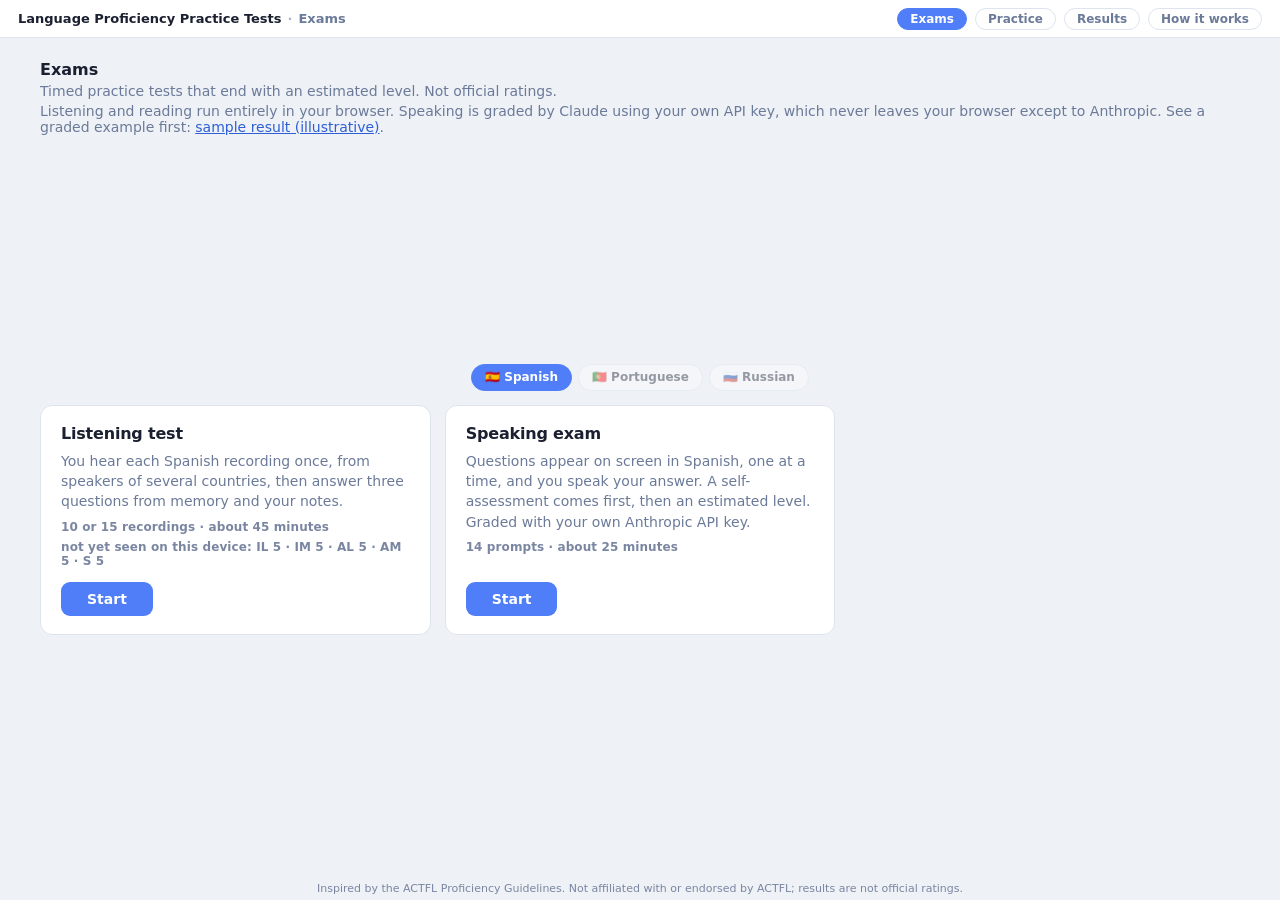
==== index.html @ f8340e87 "Initial commit: static language proficiency practice tests (listening, reading, speaking) Co-Authore" ====
<!doctype html>
<html lang="en" class="it-app">
<head>
<meta charset="utf-8">
<link rel="icon" href="data:,">
<meta name="viewport" content="width=device-width, initial-scale=1">
<title>Language Proficiency Practice Tests</title>
<link rel="stylesheet" href="css/tokens.css">

<link rel="stylesheet" href="css/components.css">
<style>

  * , *::before, *::after { box-sizing: border-box; margin: 0; padding: 0; }
  html, body { height: 100%; }
  body {
    font-family: -apple-system, BlinkMacSystemFont, "Segoe UI", system-ui, sans-serif;
    color: var(--text); background: var(--bg);
    height: 100dvh; overflow: hidden;
    font-size: var(--fs-base);
  }
  button { font: inherit; color: inherit; }
  input, select, textarea { font: inherit; color: inherit; }

  .screen { display: none; height: calc(100% - var(--nav-h, 62px)); flex-direction: column; }
  .screen.active { display: flex; }
  body.in-test .screen { height: 100%; }


  #screen-start { padding: 22px 40px 26px; gap: 14px; }
  .start-header { flex: none; }
  .hub-note { font-size: var(--fs-md); }
  .hub-note a { color: var(--accent-text, var(--accent)); }

  .start-header h1 { font-size: var(--fs-lg); font-weight: 700; }
  .start-header p { color: var(--muted); margin-top: 4px; font-size: var(--fs-base); }
  .start-body { flex: 1; min-height: 0; display: flex; align-items: center; }

  .hub-grid {
    width: 100%; margin: 0 auto; max-height: 100%; overflow: auto;
    display: grid; grid-auto-rows: 1fr; gap: 14px; align-items: stretch;
  }

  .hub-grid[hidden] { display: none; }
  #hub-exams { grid-template-columns: repeat(3, 1fr); max-width: 1520px; }
  #hub-practice { grid-template-columns: repeat(3, 1fr); max-width: 1520px; }

  .hub-practice-wrap, .hub-exams-wrap { width: 100%; max-width: 1520px; margin: 0 auto; min-height: 0; display: flex; flex-direction: column; gap: 14px; }
  .hub-practice-wrap[hidden], .hub-exams-wrap[hidden] { display: none; }
  .practice-lang-row, .exams-lang-row { flex: none; justify-content: center; }

  #hub-practice:not([data-lang]) .hub-card:not([data-practice-lang="es"]),
  #hub-practice[data-lang="es"] .hub-card:not([data-practice-lang="es"]),
  #hub-practice[data-lang="hy"] .hub-card:not([data-practice-lang="hy"]),
  #hub-practice[data-lang="ru"] .hub-card:not([data-practice-lang="ru"]) { display: none; }

  #hub-exams:not([data-lang]) .hub-card:not([data-exam-lang="es"]),
  #hub-exams[data-lang="es"] .hub-card:not([data-exam-lang="es"]),
  #hub-exams[data-lang="pt"] .hub-card:not([data-exam-lang="pt"]),
  #hub-exams[data-lang="ru"] .hub-card:not([data-exam-lang="ru"]) { display: none; }

  .hub-card {
    background: var(--card); border: 1px solid var(--border); border-radius: var(--radius-card);
    padding: 18px 20px; min-height: 0; display: flex; flex-direction: column; gap: 8px;
  }
  .hub-head { flex: none; display: flex; align-items: baseline; gap: 9px; }
  .hub-head h2 {
    font-size: var(--fs-lg); font-weight: 700; letter-spacing: -0.2px; color: var(--text);
    white-space: nowrap;
  }
  .skill-mark {
    flex: none; white-space: nowrap;
    font-family: var(--mono); font-size: var(--fs-xs); font-weight: 700; letter-spacing: 0.6px;
    color: var(--accent-text); background: var(--accent-soft); border-radius: var(--radius-pill); padding: 2px 9px;
  }
  .hub-what { flex: none; color: var(--muted); font-size: var(--fs-base); line-height: 1.45; }
  .hub-time {
    flex: none; color: var(--muted-2); font-size: var(--fs-sm); font-weight: 600;
    letter-spacing: 0.1px;
  }

  .hub-unseen {
    flex: none; color: var(--muted-2); font-size: var(--fs-sm); font-weight: 600;
    letter-spacing: 0.1px; margin-top: -2px;
  }
  .hub-unseen[hidden] { display: none; }

  .hub-foot {
    flex: none; margin-top: auto; padding-top: 6px;
    display: flex; align-items: center; justify-content: space-between; gap: 12px;
  }

  button.hub-start { padding: 9px 26px; font-size: var(--fs-base); }

  @media (max-width: 820px) {
    #screen-start { padding: 16px 14px 20px; }
    .start-body { align-items: flex-start; }
    #hub-exams, #hub-practice { grid-template-columns: 1fr; max-width: 520px; }
    .hub-practice-wrap, .hub-exams-wrap { max-width: 520px; }

    .hub-grid { grid-auto-rows: auto; align-items: start; }
    .hub-card { min-height: auto; }
    .hub-head { flex-wrap: wrap; }
  }

  #screen-soundcheck { padding: 26px 40px; align-items: center; justify-content: center; }
  .sc-card {
    background: var(--card); border: 1px solid var(--border); border-radius: var(--radius-card);
    padding: 26px 28px; width: 100%; max-width: 560px;
    display: flex; flex-direction: column; gap: 14px;
  }

  .sc-card h1 { font-size: var(--fs-lg); font-weight: 700; }
  .sc-card p { color: var(--muted); font-size: var(--fs-base); line-height: 1.5; }
  .sc-actions { display: flex; align-items: center; justify-content: space-between; gap: 12px; padding-top: 4px; }

  .field-row { margin-bottom: 16px; }
  .field-row label {
    display: block; font-size: var(--fs-sm); color: var(--muted); margin-bottom: 6px; font-weight: 600;
  }

  .start-footer {
    flex: none; display: flex; align-items: center; justify-content: space-between;
    gap: 20px; padding: 0 4px;
  }
  .hp-block { display: flex; flex-direction: column; gap: 2px; }
  .hp-row { display: flex; align-items: center; gap: 10px; flex-wrap: wrap; }
  .hp-confirm { display: none; gap: 8px; align-items: center; font-size: var(--fs-base); color: var(--muted); }
  .hp-confirm.show { display: flex; }
  .hp-status { font-size: var(--fs-md); margin-top: 8px; min-height: 1.2em; }
  .hp-status.ok { color: var(--good-text); }
  .hp-status.hint { color: var(--warn-text); }
  .bank-error {
    flex: none; display: none; color: var(--danger-text); background: var(--danger-soft);
    border: 1px solid var(--danger); border-radius: var(--radius-btn); padding: 10px 12px;
    font-size: var(--fs-md); line-height: 1.4;
  }
  .bank-error.show { display: block; }
  .bank-error b { display: block; margin-bottom: 3px; }
  .start-actions { display: flex; justify-content: flex-end; margin-top: 4px; }

  #screen-item { padding: 16px 20px; gap: 12px; }
  .top-bar { flex: none; position: relative; }
  .top-bar-row { display: flex; align-items: baseline; justify-content: space-between; }
  .top-bar-row .tb-passage { font-weight: 700; font-size: var(--fs-lg); }
  .top-bar-row .tb-phase {
    color: var(--accent-text); background: var(--accent-soft); border-radius: var(--radius-pill);
    padding: 3px 12px; font-size: var(--fs-sm); font-weight: 700; text-transform: uppercase; letter-spacing: 0.4px;
  }
  .top-bar-row .tb-timer { font-family: var(--mono); font-size: var(--fs-xl); font-weight: 700; color: var(--text); min-width: 3.5em; text-align: right; }
  .top-bar-row .tb-timer.urgent { color: var(--danger-text); }
  .tb-right { display: flex; align-items: center; gap: 16px; }
  .btn-end-test {
    background: transparent; border: none; color: var(--muted-2);
    font-size: var(--fs-sm); font-weight: 600; cursor: pointer; padding: 5px 9px;
    border-radius: var(--radius-sm); transition: color .12s, background .12s;
  }
  .btn-end-test:hover { color: var(--danger-text); background: var(--danger-soft); }
  .end-test-confirm {
    display: none; align-items: center; gap: 14px; position: absolute; top: 38px; right: 0;
    z-index: 40; background: var(--card-2); border: 1px solid var(--danger); border-radius: var(--radius-btn);
    padding: 10px 14px; box-shadow: var(--shadow-pop); max-width: 360px;
  }
  .end-test-confirm p { font-size: var(--fs-md); line-height: 1.35; color: var(--text); }
  .end-test-confirm-actions { display: flex; gap: 8px; flex: none; }

  .item-body { flex: 1; min-height: 0; display: grid; grid-template-columns: 1fr 280px; gap: 18px; }
  .center-card {
    background: var(--card); border: 1px solid var(--border); border-radius: var(--radius-card);
    padding: 28px 34px; min-height: 0; max-width: 1200px; width: 100%; margin: 0 auto;
    overflow-y: auto; display: flex; flex-direction: column; gap: 20px;
  }

  .reading-pane {
    display: none; background: var(--card); border: 1px solid var(--border);
    border-radius: var(--radius-card); padding: 22px 26px; min-height: 0;
    flex-direction: column; gap: 10px;
  }
  .item-body.reading { grid-template-columns: minmax(0, 1.1fr) minmax(0, 1fr); }
  .item-body.reading .reading-pane { display: flex; }

  .item-body.reading .rail { display: none; }
  .item-body.reading .center-card { padding: 22px 24px; gap: 14px; }

  .item-body.reading .choices { grid-template-columns: 1fr; gap: 7px; }
  .item-body.reading .q-text { font-size: var(--fs-lg); line-height: 1.4; }
  .item-body.reading .choice { font-size: var(--fs-base); padding: 8px 11px; }
  .item-body.reading .questions-list { gap: 16px; }
  .rp-head { flex: none; }
  .rp-genre {
    font-size: var(--fs-xs); text-transform: uppercase; letter-spacing: 0.6px;
    color: var(--muted); font-weight: 700;
  }
  .rp-title { font-size: var(--fs-xl); font-weight: 700; line-height: 1.3; margin-top: 3px; }
  .rp-text {
    flex: 1; min-height: 0; overflow-y: auto; padding-right: 10px;
    display: flex; flex-direction: column; gap: 11px;
    font-size: var(--fs-lg); line-height: 1.62;
  }
  .rp-text p { text-align: justify; }
  .questions-list { display: flex; flex-direction: column; gap: 20px; }
  .q-text { font-size: var(--fs-xl); line-height: 1.5; }
  .q-num { color: var(--accent); font-weight: 700; margin-right: 4px; }
  .question-block { display: flex; flex-direction: column; gap: 10px; }
  .choices { display: grid; grid-template-columns: 1fr 1fr; gap: 10px; }
  .choice {
    display: flex; align-items: center; gap: 10px; background: var(--bg-2);
    border: 1px solid var(--border); border-radius: var(--radius-btn); padding: 11px 14px;
    cursor: pointer; font-size: var(--fs-xl); line-height: 1.4; transition: border-color .12s, background .12s;
  }
  .choice:hover { border-color: #b9c3d9; }
  .choice input { accent-color: var(--accent); }
  .choice:has(input:checked) { border-color: var(--accent); background: var(--accent-soft); }
  .phase-footer { display: flex; justify-content: flex-end; align-items: center; gap: 14px; margin-top: auto; padding-top: 4px; }
  .phase-footer .hint { color: var(--muted-2); font-size: var(--fs-md); }

  .audio-stage { display: flex; flex-direction: column; align-items: center; gap: 10px; padding: 14px 0 6px; }
  .eq { display: flex; align-items: flex-end; gap: 4px; height: 34px; }
  .eq span {
    width: 5px; background: var(--accent); border-radius: 2px; height: 10%;
    animation: eq-bounce 1.1s ease-in-out infinite;
  }
  .eq span:nth-child(1) { animation-delay: 0s; }
  .eq span:nth-child(2) { animation-delay: .12s; }
  .eq span:nth-child(3) { animation-delay: .24s; }
  .eq span:nth-child(4) { animation-delay: .36s; }
  .eq span:nth-child(5) { animation-delay: .48s; }
  @keyframes eq-bounce { 0%,100% { height: 15%; } 50% { height: 100%; } }
  .audio-status { color: var(--muted); font-size: var(--fs-base); }
  .audio-error { text-align: center; padding: 10px 0; display: flex; flex-direction: column; gap: 12px; align-items: center; }
  .audio-error p { color: var(--danger-text); font-size: var(--fs-base); }

  .rail {
    background: var(--card); border: 1px solid var(--border); border-radius: var(--radius-card);
    padding: 16px; display: flex; flex-direction: column; min-height: 0; transition: border-color .2s, box-shadow .2s;
  }
  .rail.emphasize { border-color: var(--accent); box-shadow: 0 0 0 2px var(--accent-soft); }
  .rail-label {
    font-size: var(--fs-sm); text-transform: uppercase; letter-spacing: 0.6px; color: var(--muted);
    font-weight: 700; margin-bottom: 8px; display: flex; justify-content: space-between; align-items: center;
  }
  #notepad {
    flex: 1; min-height: 0; resize: none; background: var(--bg-2); border: 1px solid var(--border);
    border-radius: var(--radius-md); padding: 10px; color: var(--text); line-height: 1.45; font-size: var(--fs-lg);
  }
  #notepad:focus { outline: none; border-color: var(--accent); }

  #screen-interstitial { align-items: center; justify-content: center; }
  .interstitial-text { color: var(--muted); font-size: var(--fs-lg); letter-spacing: 0.3px; }
  .interstitial-dots span { animation: dot-pulse 1.2s infinite; opacity: 0.2; }
  .interstitial-dots span:nth-child(2) { animation-delay: .2s; }
  .interstitial-dots span:nth-child(3) { animation-delay: .4s; }
  @keyframes dot-pulse { 0%,100% { opacity: 0.2; } 50% { opacity: 1; } }

  #screen-results { padding: 24px 36px; gap: 14px; }
  .results-header { flex: none; display: flex; justify-content: space-between; align-items: flex-end; }
  .results-rating { font-size: 2rem; font-weight: 800; letter-spacing: -0.5px; }
  .results-rating .band-tag { font-size: var(--fs-base); color: var(--muted); font-weight: 600; margin-left: 10px; }
  .results-skill {
    font-size: var(--fs-sm); font-weight: 700; text-transform: uppercase; letter-spacing: 0.6px;
    color: var(--accent-text); background: var(--accent-soft); border-radius: var(--radius-pill);
    padding: 3px 10px; margin-bottom: 6px; display: inline-block;
  }
  .results-crosswalk { color: var(--muted); font-size: var(--fs-base); margin-top: 4px; }
  .results-crosswalk b { color: var(--accent-text); }
  .results-pair { color: var(--muted); font-size: var(--fs-base); margin-top: 3px; }
  .results-pair b { color: var(--text); }
  .results-early-note { display: none; color: var(--warn-text); font-size: var(--fs-md); font-weight: 600; margin-top: 6px; max-width: 60ch; line-height: 1.35; }

  .history-save-note { display: none; color: var(--muted); font-size: var(--fs-md); margin-top: 6px; }
  .history-save-note.ok { color: var(--good-text); }
  .history-save-note.err { color: var(--danger-text); font-weight: 600; }
  .results-grid { flex: 1; min-height: 0; display: grid; grid-template-columns: 1.05fr 1fr; gap: 16px; }
  .results-col { display: flex; flex-direction: column; gap: 14px; min-height: 0; }

  .results-col.results-col-left { justify-content: center; }
  .rcard {
    background: var(--card); border: 1px solid var(--border); border-radius: var(--radius-card); padding: 16px 20px;
    min-height: 0;
  }
  .rcard h3 {
    font-size: var(--fs-sm); text-transform: uppercase; letter-spacing: 0.6px; color: var(--muted);
    font-weight: 700; margin-bottom: 10px;
  }
  .blurb-text { font-size: var(--fs-base); line-height: 1.5; color: var(--text); }

  .walk-card { flex: none; }
  .block-walk { display: flex; align-items: stretch; gap: 6px; }
  .walk-node {
    flex: 1; background: var(--bg-2); border: 1px solid var(--border); border-radius: var(--radius-btn);
    padding: 10px 12px; text-align: center; min-width: 0;
  }
  .walk-node.in-pair { border-color: var(--accent); background: var(--accent-soft); }
  .walk-node .wn-order {
    font-size: var(--fs-xs); text-transform: uppercase; letter-spacing: 0.5px; color: var(--muted-2); font-weight: 700;
  }
  .walk-node .wn-level { font-size: var(--fs-lg); font-weight: 700; margin: 3px 0 2px; }
  .walk-node .wn-score { font-family: var(--mono); font-size: var(--fs-md); color: var(--muted); }
  .walk-node.in-pair .wn-score { color: var(--accent-text); }
  .walk-arrow { align-self: center; color: var(--muted-2); font-size: var(--fs-lg); flex: none; }
  .walk-legend { color: var(--muted-2); font-size: var(--fs-sm); margin-top: 9px; line-height: 1.4; }

  .table-card { flex: 1; display: flex; flex-direction: column; min-height: 0; }
  .table-wrap { flex: 1; overflow-y: auto; min-height: 0; border-radius: var(--radius-md); border: 1px solid var(--border-soft); }
  table.breakdown { width: 100%; border-collapse: collapse; font-size: var(--fs-md); }
  table.breakdown thead th {
    position: sticky; top: 0; background: var(--card-2); text-align: left; padding: 7px 10px;
    color: var(--muted); font-weight: 700; font-size: var(--fs-sm); text-transform: uppercase; letter-spacing: 0.4px;
    border-bottom: 1px solid var(--border); z-index: 2;
  }
  table.breakdown td { padding: 7px 10px; border-bottom: 1px solid var(--border-soft); }
  table.breakdown tr:last-child td { border-bottom: none; }
  table.breakdown tr.block-head td {
    background: var(--bg-2); font-weight: 700; font-size: var(--fs-sm); text-transform: uppercase;
    letter-spacing: 0.5px; color: var(--accent-text); padding: 6px 10px;
  }
  table.breakdown tr.block-head .bh-score { float: right; font-family: var(--mono); color: var(--muted); }
  .score-pill { font-weight: 700; }
  .score-pill.s3, .score-pill.s2 { color: var(--good-text); }
  .score-pill.s1 { color: var(--warn-text); }
  .score-pill.s0 { color: var(--danger-text); }
  .score-pill.skip { color: var(--muted); font-style: italic; font-weight: 500; }
  .results-actions { flex: none; display: flex; align-items: center; justify-content: flex-end; gap: 10px; }


  #screen-error { align-items: center; justify-content: center; padding: 30px; }
  .error-card {
    width: min(640px, 100%); max-height: 100%; overflow: auto; background: var(--card);
    border: 1px solid var(--danger); border-radius: var(--radius-panel); padding: 26px 28px;
  }

  .error-card h1 { font-size: var(--fs-lg); font-weight: 700; color: var(--danger-text); margin-bottom: 8px; }
  .error-card p { font-size: var(--fs-base); line-height: 1.5; color: var(--text); margin-bottom: 12px; }
  .error-card pre {
    background: var(--bg-2); border: 1px solid var(--border); border-radius: var(--radius-md); padding: 10px 12px;
    font-family: var(--mono); font-size: var(--fs-sm); line-height: 1.45; color: var(--muted);
    max-height: 220px; overflow: auto; white-space: pre-wrap; margin-bottom: 14px;
  }

  .app-tip {
    position: fixed; z-index: 50; max-width: 260px; padding: 5px 9px; border-radius: var(--radius-sm);
    background: rgba(28,30,38,0.96); color: #f2f3f7; font-size: var(--fs-sm); line-height: 1.35;
    border: 1px solid rgba(255,255,255,0.1);
    box-shadow: 0 3px 12px rgba(0,0,0,.35); pointer-events: none; opacity: 0; white-space: normal;
    transition: opacity .08s;
  }
  .app-tip.show { opacity: 1; }
  [data-tip] { cursor: help; }
</style>
</head>
<body>

<script src="js/nav.js"></script>


<div class="screen" id="screen-start">
  <div class="start-header">
    <h1 id="hub-title">Exams</h1>
    <p id="hub-sub">Timed practice tests that end with an estimated level. Not official ratings.</p>
    <p class="hub-note" id="hub-note">Listening and reading run entirely in your browser. Speaking is graded by Claude using your own API key, which never leaves your browser except to Anthropic. See a graded example first: <a href="speaking.html?route=speaking/sample">sample result (illustrative)</a>.</p>
  </div>
  <div class="start-body">
  <div class="hub-exams-wrap" id="hub-exams-wrap">

    <div class="pill-row exams-lang-row" id="exams-lang-row">
      <button type="button" class="pill" id="exams-lang-es" data-exam-lang="es" aria-pressed="false">🇪🇸 Spanish</button>
      <button type="button" class="pill" id="exams-lang-pt" data-exam-lang="pt" aria-pressed="false">🇵🇹 Portuguese</button>
      <button type="button" class="pill" id="exams-lang-ru" data-exam-lang="ru" aria-pressed="false">🇷🇺 Russian</button>
    </div>

  <div class="hub-grid" id="hub-exams">

    <div class="hub-card" id="skill-card-listening" data-exam-lang="pt">
      <div class="hub-head">
        <h2>Listening test</h2>
      </div>
      <p class="hub-what">You hear each Portuguese recording once, then answer three questions from memory and your notes.</p>
      <p class="hub-time" id="time-listening">10 or 15 recordings · about 45 minutes</p>
      <p class="hub-unseen" id="unseen-listening" hidden></p>
      <div class="bank-error" id="bank-error-listening"></div>
      <div class="hub-foot">
        <button class="btn hub-start" id="begin-listening-btn" type="button">Start</button>
      </div>
    </div>

    <div class="hub-card" id="skill-card-reading" data-exam-lang="pt">
      <div class="hub-head">
        <h2>Reading test</h2>
      </div>
      <p class="hub-what">You read each Portuguese passage on screen, with its three questions beside it.</p>
      <p class="hub-time" id="time-reading">10 or 15 passages · 5 minutes each</p>
      <p class="hub-unseen" id="unseen-reading" hidden></p>
      <div class="bank-error" id="bank-error-reading"></div>
      <div class="hub-foot">
        <button class="btn hub-start" id="begin-reading-btn" type="button">Start</button>
      </div>
    </div>

    <div class="hub-card" id="skill-card-listening-ru" data-exam-lang="ru">
      <div class="hub-head">
        <h2>Listening test</h2>
      </div>
      <p class="hub-what">You hear each Russian recording once, then answer three questions from memory and your notes.</p>
      <p class="hub-time" id="time-listening-ru">10 or 15 recordings · about 45 minutes</p>
      <p class="hub-unseen" id="unseen-listening-ru" hidden></p>
      <div class="bank-error" id="bank-error-listening-ru"></div>
      <div class="hub-foot">
        <button class="btn hub-start" id="begin-listening-ru-btn" type="button">Start</button>
      </div>
    </div>

    <div class="hub-card" id="skill-card-listening-es" data-exam-lang="es">
      <div class="hub-head">
        <h2>Listening test</h2>
      </div>
      <p class="hub-what">You hear each Spanish recording once, from speakers of several countries, then answer three questions from memory and your notes.</p>
      <p class="hub-time" id="time-listening-es">10 or 15 recordings · about 45 minutes</p>
      <p class="hub-unseen" id="unseen-listening-es" hidden></p>
      <div class="bank-error" id="bank-error-listening-es"></div>
      <div class="hub-foot">
        <button class="btn hub-start" id="begin-listening-es-btn" type="button">Start</button>
      </div>
    </div>

    <div class="hub-card" id="skill-card-speaking-exam" data-exam-lang="es">
      <div class="hub-head">
        <h2>Speaking exam</h2>
      </div>
      <p class="hub-what">Questions appear on screen in Spanish, one at a time, and you speak your answer. A self-assessment comes first, then an estimated level. Graded with your own Anthropic API key.</p>
      <p class="hub-time">14 prompts · about 25 minutes</p>
      <div class="hub-foot">
        <button class="btn hub-start" id="begin-speaking-exam-btn" type="button">Start</button>
      </div>
    </div>

  </div>
  </div>

  <div class="hub-practice-wrap" id="hub-practice-wrap" hidden>

    <div class="pill-row practice-lang-row" id="practice-lang-row">
      <button type="button" class="pill" id="practice-lang-es" data-practice-lang="es" aria-pressed="false">🇪🇸 Spanish</button>
      <button type="button" class="pill" id="practice-lang-hy" data-practice-lang="hy" aria-pressed="false">🇦🇲 Armenian</button>
      <button type="button" class="pill" id="practice-lang-ru" data-practice-lang="ru" aria-pressed="false">🇷🇺 Russian</button>
    </div>

    <div class="hub-grid" id="hub-practice">

      <div class="hub-card" id="skill-card-speaking-drill" data-practice-lang="es">
        <div class="hub-head">
          <h2>Speaking Practice</h2>
        </div>
        <p class="hub-what">Spanish questions one at a time from the whole bank, ending with an estimated level per question, your speaking speed and a grammar-mistake list. No survey.</p>
        <p class="hub-time">Pick 1, 3, 5 or 10 · 90 seconds each</p>
        <div class="hub-foot">
          <button class="btn hub-start" id="begin-speaking-drill-btn" type="button">Start</button>
        </div>
      </div>

      <div class="hub-card" id="skill-card-writing-drill" data-practice-lang="es">
        <div class="hub-head">
          <h2>Writing Practice</h2>
        </div>
        <p class="hub-what">The same Spanish questions, typed instead of spoken, ending with an estimated level per question and a grammar-mistake list. No microphone.</p>
        <p class="hub-time">Pick 1, 3, 5 or 10 · 90 seconds each</p>
        <div class="hub-foot">
          <button class="btn hub-start" id="begin-writing-drill-btn" type="button">Start</button>
        </div>
      </div>

      <div class="hub-card" id="skill-card-speaking-drill-hy" data-practice-lang="hy">
        <div class="hub-head">
          <h2>Speaking Practice</h2>
        </div>
        <p class="hub-what">Armenian questions one at a time from the whole bank, ending with an estimated level per question, your speaking speed and a grammar-mistake list. No survey.</p>
        <p class="hub-time">Pick 1, 3, 5 or 10 · 90 seconds each</p>
        <div class="hub-foot">
          <button class="btn hub-start" id="begin-speaking-drill-hy-btn" type="button">Start</button>
        </div>
      </div>

      <div class="hub-card" id="skill-card-writing-drill-hy" data-practice-lang="hy">
        <div class="hub-head">
          <h2>Writing Practice</h2>
        </div>
        <p class="hub-what">The same Armenian questions, typed instead of spoken, ending with an estimated level per question and a grammar-mistake list. No microphone.</p>
        <p class="hub-time">Pick 1, 3, 5 or 10 · 90 seconds each</p>
        <div class="hub-foot">
          <button class="btn hub-start" id="begin-writing-drill-hy-btn" type="button">Start</button>
        </div>
      </div>

      <div class="hub-card" id="skill-card-speaking-drill-ru" data-practice-lang="ru">
        <div class="hub-head">
          <h2>Speaking Practice</h2>
        </div>
        <p class="hub-what">Russian questions one at a time from the whole bank, ending with an estimated level per question, your speaking speed and a grammar-mistake list. No survey.</p>
        <p class="hub-time">Pick 1, 3, 5 or 10 · 90 seconds each</p>
        <div class="hub-foot">
          <button class="btn hub-start" id="begin-speaking-drill-ru-btn" type="button">Start</button>
        </div>
      </div>

      <div class="hub-card" id="skill-card-writing-drill-ru" data-practice-lang="ru">
        <div class="hub-head">
          <h2>Writing Practice</h2>
        </div>
        <p class="hub-what">The same Russian questions, typed instead of spoken, ending with an estimated level per question and a grammar-mistake list. No microphone.</p>
        <p class="hub-time">Pick 1, 3, 5 or 10 · 90 seconds each</p>
        <div class="hub-foot">
          <button class="btn hub-start" id="begin-writing-drill-ru-btn" type="button">Start</button>
        </div>
      </div>

    </div>
  </div>
  </div>
</div>

<div class="screen" id="screen-soundcheck">
  <div class="sc-card">
    <h1>Sound check</h1>
    <p>The listening test plays each recording <b>once</b>, with no pausing, rewinding or replaying. Check that you can hear the test sound before you start.</p>
    <div class="start-footer">
      <div class="hp-block">
        <div class="hp-row">
          <button class="btn" id="hp-btn" type="button">▶ Play test sound</button>
          <div class="hp-confirm" id="hp-confirm">
            <span>Can you hear that?</span>
            <button class="btn sm" id="hp-yes" type="button">Yes</button>
            <button class="btn sm" id="hp-no" type="button">No</button>
          </div>
        </div>
        <div class="hp-status" id="hp-status"></div>
      </div>
    </div>
    <div class="sc-actions">
      <button class="btn secondary" id="sc-back-btn" type="button">&larr; Back</button>
      <button class="btn" id="sc-go-btn" type="button">Start the listening test &rarr;</button>
    </div>
  </div>
</div>

<div class="screen" id="screen-item">
  <div class="top-bar">
    <div class="top-bar-row">

      <span class="tb-passage" id="tb-passage">Passage 1</span>
      <div class="tb-right">
        <span class="tb-phase" id="tb-phase">Preview</span>
        <span class="tb-timer" id="tb-timer">0:30</span>
        <button class="btn-end-test" id="end-test-btn" type="button">End test</button>
      </div>
    </div>
    <div class="end-test-confirm" id="end-test-confirm">

      <p>End the test now? You'll see a result for the blocks you finished, but <b>an ended test is not saved</b> — it will not appear in your Results.</p>
      <div class="end-test-confirm-actions">
        <button class="btn sm secondary" id="end-test-cancel-btn" type="button">Cancel</button>
        <button class="btn sm danger" id="end-test-confirm-btn" type="button">End test</button>
      </div>
    </div>
  </div>
  <div class="item-body" id="item-body">

    <div class="reading-pane" id="reading-pane"></div>
    <div class="center-card" id="center-card"></div>
    <div class="rail" id="rail">
      <div class="rail-label"><span>Notepad</span></div>
      <textarea id="notepad" placeholder="Notes (cleared between recordings)…"></textarea>
    </div>
  </div>
</div>

<div class="screen" id="screen-interstitial">
  <div class="interstitial-text">Next passage<span class="interstitial-dots"><span>.</span><span>.</span><span>.</span></span></div>
</div>

<div class="screen" id="screen-results">
  <div class="results-header">
    <div>
      <div class="results-skill" id="results-skill"></div>
      <div class="results-rating" id="results-rating">—</div>
      <div class="results-pair" id="results-pair"></div>
      <div class="results-early-note" id="results-early-note"></div>
      <div class="history-save-note" id="history-save-note"></div>
    </div>
    <div class="results-actions">
      <button class="btn" id="retake-btn" type="button">Take again</button>
    </div>
  </div>
  <div class="results-grid">
    <div class="results-col results-col-left">
      <div class="rcard">
        <h3>What this rating means</h3>
        <div class="blurb-text" id="results-blurb"></div>
      </div>
      <div class="rcard walk-card">
        <h3>Block walk</h3>
        <div class="block-walk" id="block-walk"></div>
        <div class="walk-legend" id="walk-legend"></div>
      </div>
    </div>
    <div class="results-col">
      <div class="rcard table-card">
        <h3>Per-passage breakdown</h3>
        <div class="table-wrap">
          <table class="breakdown">
            <thead><tr><th>#</th><th>Genre</th><th>Score</th></tr></thead>
            <tbody id="breakdown-body"></tbody>
          </table>
        </div>
      </div>
    </div>
  </div>
</div>

<div class="screen" id="screen-error">
  <div class="error-card">
    <h1 id="error-title">Engine error</h1>
    <p id="error-message"></p>
    <pre id="error-detail"></pre>
    <button class="btn" id="error-restart-btn" type="button">Back to start</button>
  </div>
</div>

<script>
"use strict";


const RATING_NAMES = {
  NL: "Novice Low", NM: "Novice Mid", NH: "Novice High",
  IL: "Intermediate Low", IM: "Intermediate Mid", IH: "Intermediate High",
  AL: "Advanced Low", AM: "Advanced Mid", AH: "Advanced High", S: "Superior",
  D: "Distinguished",
  BR: "Below Range"
};
const BAND_OF = {
  NL:"Novice", NM:"Novice", NH:"Novice", IL:"Intermediate", IM:"Intermediate", IH:"Intermediate",
  AL:"Advanced", AM:"Advanced", AH:"Advanced", S:"Superior", D:"Distinguished", BR:"Below Range"
};
const BAND_BLURBS = {
  Novice: "Novice-level listeners pick out isolated words and memorized phrases when the topic is concrete and familiar. Understanding breaks down quickly outside predictable, high-frequency language.",
  Intermediate: "Intermediate-level listeners follow short, connected speech about everyday topics such as directions, personal details and routine transactions, when the speech is clear and not too fast. Longer or more abstract talk is only partly understood.",
  Advanced: "Advanced-level listeners follow paragraph-length speech about concrete and some abstract topics, including stories and descriptions across past, present and future. They can lose the thread when the talk turns highly abstract or specialized.",
  Superior: "Superior-level listeners follow extended, abstract and hypothetical talk on a wide range of topics, including unfamiliar ones, and pick up tone, nuance and implied meaning even when speech is fast or formal.",
  Distinguished: "Distinguished is this project's extra top band. It marks a near-perfect score on the hardest block, following very sophisticated speech on almost any topic, including subtle humor and shifts in register.",
  "Below Range": "Below Range means the score could have come from guessing alone, so no level is assigned. A complete run cannot produce this. It only appears when a test is ended early and a block is left unscored."
};

const BAND_BLURBS_READING = {
  Novice: "Novice-level readers understand isolated words, memorized phrases and highly predictable text such as signs, lists and simple headings. Understanding breaks down quickly outside familiar, high-frequency language.",
  Intermediate: "Intermediate-level readers understand short, connected texts on everyday topics, such as announcements, personal messages and routine instructions, written mostly in familiar language. Longer or more abstract texts are only partly understood.",
  Advanced: "Advanced-level readers follow paragraph-length prose on concrete and some abstract topics, including stories and descriptions across time frames, and can pick out the main ideas and supporting detail in straightforward news and professional writing.",
  Superior: "Superior-level readers follow extended, abstract and argumentative prose on a wide range of topics, including unfamiliar ones, and pick up tone, the author's stance and implied meaning in editorials, literature and academic writing.",
  Distinguished: "Distinguished is this project's extra top band. It marks a near-perfect score on the hardest block, reading very sophisticated writing on almost any topic, including subtle rhetoric and allusion.",
  "Below Range": "Below Range means the score could have come from guessing alone, so no level is assigned. A complete run cannot produce this. It only appears when a test is ended early and a block is left unscored."
};

const SKILLS = {
  listening: {
    key: "listening", label: "Portuguese Listening", lang: "pt", audio: true,
    defaultBank: "content/passages.json", bankParam: "bank", blurbs: BAND_BLURBS
  },
  reading: {
    key: "reading", label: "Portuguese Reading", lang: "pt", audio: false,
    defaultBank: "content/passages-reading.json", bankParam: "rbank", blurbs: BAND_BLURBS_READING
  },
  "listening-ru": {
    key: "listening-ru", label: "Russian Listening", lang: "ru", audio: true,
    defaultBank: "content/passages-ru.json", bankParam: "rubank", blurbs: BAND_BLURBS
  },
  "listening-es": {
    key: "listening-es", label: "Spanish Listening", lang: "es", audio: true,
    defaultBank: "content/passages-es.json", bankParam: "esbank", blurbs: BAND_BLURBS
  }
};
const SKILL_KEYS = Object.keys(SKILLS);

function skillOf(record) { return SKILLS[record && record.skill] ? record.skill : "listening"; }

const PRACTICE_LANGS = ["es", "hy", "ru"];
const PRACTICE_LANG_KEY = "lpp_practice_lang";
function practiceLangLoad() {
  try {
    const v = localStorage.getItem(PRACTICE_LANG_KEY);
    return PRACTICE_LANGS.includes(v) ? v : PRACTICE_LANGS[0];
  } catch (e) { return PRACTICE_LANGS[0]; }
}
function practiceLangSave(lang) {
  try { localStorage.setItem(PRACTICE_LANG_KEY, lang); } catch (e) {}
}

const EXAM_LANGS = ["es", "pt", "ru"];
const EXAM_LANG_KEY = "lpp_exams_lang";
function examLangLoad() {
  try {
    const v = localStorage.getItem(EXAM_LANG_KEY);
    return EXAM_LANGS.includes(v) ? v : EXAM_LANGS[0];
  } catch (e) { return EXAM_LANGS[0]; }
}
function examLangSave(lang) {
  try { localStorage.setItem(EXAM_LANG_KEY, lang); } catch (e) {}
}

const Engine = {
  RATING_NAMES, BAND_OF, BAND_BLURBS,

  table: null,
  session: null,

  async loadTable(url) {
    const res = await fetch(url, { cache: "no-store" });
    if (!res.ok) throw new Error(`scoring table ${url}: HTTP ${res.status}`);
    this.table = await res.json();
    return this.table;
  },

  get levels() { return this.table.sublevels_with_passages; },
  get perLevel() { return this.table.passages_per_sublevel; },
  get itemsPerPassage() { return this.table.items_per_passage; },

  get blockMax() { return this.perLevel * this.itemsPerPassage; },

  levelIndex(code) { return this.levels.indexOf(code); },

  pairKey(a, b) {
    const [lo, hi] = [a, b].sort((x, y) => this.levelIndex(x) - this.levelIndex(y));
    return `${lo}-${hi}`;
  },
  pairLevels(key) { return key.split("-"); },

  bandFor(pairKey, combined) {
    const bands = this.table.pairs[pairKey];
    if (!bands) throw new Error(`no scoring bands for pair "${pairKey}" — pairs must be ADJACENT sublevels`);
    const hit = bands.find(b => combined >= b.min && combined <= b.max);
    if (!hit) throw new Error(`pair ${pairKey}: combined score ${combined} falls outside every published band`);
    return hit.rating;
  },

  branchAfterFirstBlock(block1Score) {
    const bt = this.table.branch_threshold_PROVISIONAL;
    return block1Score >= bt.go_up_if_score_at_least ? bt.go_up_to : bt.go_down_to;
  },

  thirdBlockAfter(levels, scores) {
    if (levels.length !== 2) throw new Error("thirdBlockAfter expects exactly 2 administered blocks");
    const key = this.pairKey(levels[0], levels[1]);
    const trig = this.table.third_block_triggers[key];
    if (!trig) return null;
    const combined = scores[levels[0]] + scores[levels[1]];
    if (trig.if_combined_at_least !== undefined && combined >= trig.if_combined_at_least) return trig.add_block;
    if (trig.if_combined_below !== undefined && combined < trig.if_combined_below) return trig.add_block;
    return null;

  },

  selectPair(levels, scores) {
    const sorted = levels.slice().sort((a, b) => this.levelIndex(a) - this.levelIndex(b));
    if (sorted.length === 2) {
      const key = this.pairKey(sorted[0], sorted[1]);
      return { pair: key, levels: sorted, combined: scores[sorted[0]] + scores[sorted[1]] };
    }
    if (sorted.length !== 3) throw new Error(`selectPair expects 2 or 3 blocks, got ${sorted.length}`);

    const sel = this.table.pair_selection_when_three_blocks;
    const guard = sel.skip_pair_scoring_in_its_own_BR_band_PROVISIONAL;

    const adjacent = [[sorted[1], sorted[2]], [sorted[0], sorted[1]]];
    for (const threshold of sel.thresholds) {
      for (const [a, b] of adjacent) {
        const key = this.pairKey(a, b);
        const combined = scores[a] + scores[b];
        if (combined < threshold) continue;
        if (guard && this.bandFor(key, combined) === "BR") continue;
        return { pair: key, levels: [a, b], combined };
      }
    }

    const key = this.pairKey(sorted[0], sorted[1]);
    return { pair: key, levels: [sorted[0], sorted[1]], combined: scores[sorted[0]] + scores[sorted[1]] };
  },

  rateBlocks(levels, scores, opts) {
    const partial = !!(opts && opts.partial);
    const sel = this.selectPair(levels, scores);
    const rating = this.bandFor(sel.pair, sel.combined);
    if (rating === "BR" && !partial) {
      throw new Error(
        "Form G invariant violated: rating computed as BR (Below Range), which a correct " +
        "Form G walk cannot produce. Routing is broken, or the branch threshold is below 12. " +
        `Blocks: ${levels.map(l => `${l}=${scores[l]}`).join(", ")}; ` +
        `scored on ${sel.pair} = ${sel.combined}/${this.blockMax * 2}.`
      );
    }
    return {
      rating,
      ratingName: RATING_NAMES[rating],
      band: BAND_OF[rating],
      pair: sel.pair,
      pairLevels: sel.levels,
      combined: sel.combined,
      combinedMax: this.blockMax * 2,
      levels: levels.slice(),
      scores: Object.assign({}, scores),
      partial
    };
  },

  walk(scoreFor) {
    const take = (level) => {
      const n = scoreFor(level);
      if (typeof n !== "number" || !isFinite(n) || n < 0 || n > this.blockMax) {
        throw new Error(`walk(): scoreFor("${level}") returned ${n}; need a block score 0-${this.blockMax}`);
      }
      return n;
    };
    const start = this.table.start_block;
    const levels = [start];
    const scores = {};
    scores[start] = take(start);
    const second = this.branchAfterFirstBlock(scores[start]);
    levels.push(second);
    scores[second] = take(second);
    const third = this.thirdBlockAfter(levels, scores);
    if (third) { levels.push(third); scores[third] = take(third); }
    return { levels, scores, report: this.rateBlocks(levels, scores) };
  },

  validateBank(bank, skill) {
    const errs = [];
    if (!Array.isArray(bank) || bank.length === 0) { errs.push("bank is empty or not an array"); return errs; }
    for (const lvl of this.levels) {

      const n = bank.filter(p => p.sublevel === lvl).length;
      if (n < this.perLevel) errs.push(`${lvl}: ${n} passage(s), need ${this.perLevel}`);
    }
    if (SKILLS[skill] && !SKILLS[skill].audio) {
      const noText = bank.filter(p => !Array.isArray(p.text_pt) || !p.text_pt.length).length;
      if (noText) errs.push(`${noText} passage(s) carry no text_pt (reading passages need paragraph text)`);
    }
    return errs;
  },

  shuffle(arr) {
    const a = arr.slice();
    for (let i = a.length - 1; i > 0; i--) {
      const j = Math.floor(Math.random() * (i + 1));
      [a[i], a[j]] = [a[j], a[i]];
    }
    return a;
  },

  blockQueue(level) {
    const pool = this.session.bank.filter(p => p.sublevel === level);
    const seen = this.session.seenIds || new Set();
    const unseen = pool.filter(p => !seen.has(String(p.id)));
    if (pool.length < this.perLevel) {
      throw new Error(`${level}: only ${pool.length} passage(s) in the bank, need ${this.perLevel} for a block`);
    }
    const picked = this.shuffle(unseen).slice(0, this.perLevel);
    if (picked.length < this.perLevel) {
      const rest = this.shuffle(pool.filter(p => !picked.includes(p)));
      picked.push(...rest.slice(0, this.perLevel - picked.length));
    }
    return picked;
  },

  unseenCounts(bank, seenIds) {
    const seen = seenIds instanceof Set ? seenIds : new Set(seenIds || []);
    const out = {};
    for (const lvl of this.levels) {
      out[lvl] = (bank || []).filter(p => p && p.sublevel === lvl && !seen.has(String(p.id))).length;
    }
    return out;
  },

  shortLevels(bank, seenIds) {
    const counts = this.unseenCounts(bank, seenIds);
    return this.levels.filter(lvl => (bank || []).filter(p => p && p.sublevel === lvl).length < this.perLevel);
  },

  newSession(bank, seenIds) {
    this.session = {
      bank,
      seenIds: seenIds instanceof Set ? seenIds : new Set(seenIds || []),
      blocks: [], queue: [], finished: false, stopReason: null
    };
    this.openBlock(this.table.start_block);
    return this.session;
  },

  openBlock(level) {
    const s = this.session;
    s.blocks.push({ level, passages: [], score: 0 });
    s.queue = this.blockQueue(level);
  },

  currentBlock() { return this.session.blocks[this.session.blocks.length - 1]; },
  blockScores() {
    const m = {};
    for (const b of this.session.blocks) m[b.level] = b.score;
    return m;
  },
  administeredLevels() { return this.session.blocks.map(b => b.level); },
  passagesSeen() { return this.session.blocks.reduce((n, b) => n + b.passages.length, 0); },

  nextPassage() {
    const s = this.session;
    if (s.queue.length) return s.queue.shift();

    const levels = this.administeredLevels();
    const scores = this.blockScores();
    if (levels.length === 1) {
      this.openBlock(this.branchAfterFirstBlock(scores[levels[0]]));
      return s.queue.shift();
    }
    if (levels.length === 2) {
      const third = this.thirdBlockAfter(levels, scores);
      if (third) { this.openBlock(third); return s.queue.shift(); }
      s.finished = true; s.stopReason = "pair_decidable_10_passages";
      return null;
    }
    s.finished = true; s.stopReason = "three_blocks_15_passages";
    return null;
  },

  submitPassage(passage, score, skipped) {
    const b = this.currentBlock();
    const points = skipped ? 0 : score;
    b.passages.push({ id: passage.id, genre: passage.genre, score: points, skipped: !!skipped });
    b.score += points;
    if (skipped) console.warn(`[tests] passage ${passage.id} (${passage.sublevel}) SKIPPED — audio unavailable; scored 0/3 into the ${b.level} block`);
    return b;
  },

  finalReport() {
    return this.rateBlocks(this.administeredLevels(), this.blockScores());
  },

  partialReport() {
    const done = this.session.blocks.filter(b => b.passages.length === this.perLevel);
    if (!done.length) return null;
    const levels = done.map(b => b.level);
    const scores = {};
    for (const b of done) scores[b.level] = b.score;
    if (levels.length === 1) {
      const partner = this.branchAfterFirstBlock(scores[levels[0]]);
      scores[partner] = 0;
      levels.push(partner);
    }
    return this.rateBlocks(levels, scores, { partial: true });
  }
};
window.Engine = Engine;

const PARAMS = new URLSearchParams(location.search);
const FAST = PARAMS.get("fast") === "1";
function dur(seconds) { return FAST ? seconds / 30 : seconds; }

const SCORING_TABLE_URL = "content/scoring-table.json";
function resolveBankUrl(skill) {
  const cfg = SKILLS[skill];
  const raw = PARAMS.get(cfg.bankParam);
  if (!raw) return cfg.defaultBank;
  const safe = /^[A-Za-z0-9_.\-]+(\/[A-Za-z0-9_.\-]+)*$/.test(raw) && !raw.includes("..");
  if (!safe) { console.warn(`[tests] ignoring unsafe ?${cfg.bankParam}=${raw}`); return cfg.defaultBank; }
  return raw;
}

const PHASE_LABELS = { preview: "Preview", audio: "Listening", review: "Review", answer: "Answer", reading: "Reading" };

function escapeHtml(s) {
  return String(s).replace(/[&<>"']/g, c => ({ "&":"&amp;","<":"&lt;",">":"&gt;",'"':"&quot;","'":"&#39;" }[c]));
}
function fmtClock(seconds) {
  const s = Math.max(0, Math.ceil(seconds));
  const m = Math.floor(s / 60), r = s % 60;
  return `${m}:${String(r).padStart(2, "0")}`;
}

const MID_TEST_SCREENS = new Set(["screen-item", "screen-interstitial"]);

const App = {

  banks: { listening: [], reading: [] },
  bankUrls: {},
  bankErrors: { listening: [], reading: [] },

  seenIds: { listening: new Set(), reading: new Set() },

  skill: "listening",

  get bank() { return this.banks[this.skill]; },
  passageOrdinal: 0,
  currentPassage: null,
  answers: [null, null, null],
  phaseTimerId: null,
  phaseAdvanced: false,
  audioEl: null,
  earlyEnd: null,
  lastHistoryRecord: null,

  sittingStartedMs: null,
  sittingDetail: [],
  historySyncPromise: null,

  _lastMidTest: null,

  async init() {
    this.wireStart();
    this.wireSoundCheck();
    this.wireItemScreen();
    this.wireResults();
    this.wireError();

    for (const s of SKILL_KEYS) this.bankUrls[s] = resolveBankUrl(s);

    this.showHubHalf(window.NavBar && window.NavBar.route() === "practice" ? "practice" : "exams");
    this.showScreen("screen-start");

    try {
      await Engine.loadTable(SCORING_TABLE_URL);
    } catch (e) {
      console.error("Failed to load the scoring table:", e);
      this.showError("Scoring table unavailable",
        `The app cannot run without ${SCORING_TABLE_URL}, which holds every scoring constant.`, e.message);
      return;
    }

    await Promise.all([
      this.loadSeenIds(),
      ...SKILL_KEYS.map(async (s) => {
        try {
          const res = await fetch(this.bankUrls[s], { cache: "no-store" });
          if (!res.ok) throw new Error(`HTTP ${res.status}`);
          this.banks[s] = await res.json();
        } catch (e) {
          this.banks[s] = [];
          console.error(`Failed to load the ${s} passage bank (${this.bankUrls[s]}):`, e);
        }
        this.bankErrors[s] = Engine.validateBank(this.banks[s], s);
      })
    ]);
    this.renderStartRules();
    this.renderBankStatus();

    this.handleRoute(window.NavBar ? window.NavBar.route() : "");
  },

  showScreen(id) {
    document.querySelectorAll(".screen").forEach(s => s.classList.remove("active"));
    document.getElementById(id).classList.add("active");
    this.notifyExamState(id);
  },

  notifyExamState(id) {
    const midTest = MID_TEST_SCREENS.has(id);

    if (window.NavBar) window.NavBar.setTestMode(midTest);
  },

  renderStartRules() {
    const secs = Engine.table.reading.per_passage_seconds;
    const mins = secs / 60;
    const per = Number.isInteger(mins) ? `${mins} minutes` : `${secs} seconds`;

    for (const s of SKILL_KEYS.filter(k => !SKILLS[k].audio)) {
      const el = document.getElementById(`time-${s}`);
      if (el) el.textContent = `10 or 15 passages · ${per} each`;
    }
  },

  startBlocked(skill) {
    if (!SKILLS[skill]) return `unknown skill "${skill}"`;
    if (SKILLS[skill].pending && this.bankUrls[skill] === SKILLS[skill].defaultBank) return "pending";
    if (this.bankErrors[skill] && this.bankErrors[skill].length) return "bank";
    return Engine.shortLevels(this.banks[skill], this.seenIds[skill]).length ? "unseen" : "";
  },

  renderBankStatus() {
    for (const s of SKILL_KEYS) {
      const box = document.getElementById(`bank-error-${s}`);
      const begin = document.getElementById(`begin-${s}-btn`);
      const countLine = document.getElementById(`unseen-${s}`);
      const errs = this.bankErrors[s];

      if (SKILLS[s].pending && this.bankUrls[s] === SKILLS[s].defaultBank) {
        box.innerHTML = `<b>Not available yet.</b> ${escapeHtml(SKILLS[s].pending)}`;
        box.classList.add("show");
        begin.disabled = true;
        if (countLine) { countLine.textContent = ""; countLine.hidden = true; }
        continue;
      }
      if (errs.length) {
        box.innerHTML = `<b>This ${SKILLS[s].label.toLowerCase()} passage bank cannot run a Form G test.</b>` +
          `It needs at least ${Engine.perLevel} passages at each of ${Engine.levels.join(", ")}. ` +
          `Loaded <code>${escapeHtml(this.bankUrls[s])}</code> — ${escapeHtml(errs.join("; "))}.`;
        box.classList.add("show");
        begin.disabled = true;
        if (countLine) { countLine.textContent = ""; countLine.hidden = true; }
        continue;
      }
      const counts = Engine.unseenCounts(this.banks[s], this.seenIds[s]);
      const short = Engine.shortLevels(this.banks[s], this.seenIds[s]);
      if (short.length) {

        const parts = short.map((lvl, i) =>
          `${lvl} has ${counts[lvl]} unseen${i === 0 ? ` (needs ${Engine.perLevel})` : ""}`);
        box.innerHTML = `<b>Out of unseen passages:</b> ${escapeHtml(parts.join(", "))}. ` +
          `Passages never repeat, so this test needs new ones.`;
        box.classList.add("show");
        begin.disabled = true;

        if (countLine) {
          countLine.textContent = "not yet seen on this device: " + Engine.levels.map(l => `${l} ${counts[l]}`).join(" · ");
          countLine.hidden = false;
        }
        continue;
      }
      box.classList.remove("show");
      begin.disabled = false;
      if (countLine) {
        countLine.textContent = "not yet seen on this device: " + Engine.levels.map(l => `${l} ${counts[l]}`).join(" · ");
        countLine.hidden = false;
      }
    }
  },

  wireStart() {

    const go = (route) => {
      if (window.NavBar) window.NavBar.go(route);
      else this.handleRoute(route);
    };
    for (const s of SKILL_KEYS) {
      document.getElementById(`begin-${s}-btn`).addEventListener("click", () => go(s));
    }
    document.getElementById("begin-speaking-exam-btn").addEventListener("click", () => go("speaking/exam"));
    document.getElementById("begin-speaking-drill-btn").addEventListener("click", () => go("speaking/drill"));
    document.getElementById("begin-writing-drill-btn").addEventListener("click", () => go("writing/drill"));

    document.getElementById("begin-speaking-drill-hy-btn").addEventListener("click", () => go("speaking/drill-hy"));
    document.getElementById("begin-writing-drill-hy-btn").addEventListener("click", () => go("writing/drill-hy"));

    document.getElementById("begin-speaking-drill-ru-btn").addEventListener("click", () => go("speaking/drill-ru"));
    document.getElementById("begin-writing-drill-ru-btn").addEventListener("click", () => go("writing/drill-ru"));
    this.wirePracticeLangToggle();
    this.wireExamsLangToggle();
  },

  wireExamsLangToggle() {
    document.getElementById("exams-lang-row").addEventListener("click", (e) => {
      const btn = e.target.closest("[data-exam-lang]");
      if (btn) this.setExamsLang(btn.getAttribute("data-exam-lang"));
    });
    this.setExamsLang(examLangLoad(), false);
  },

  setExamsLang(lang, persist) {
    if (!EXAM_LANGS.includes(lang)) return;
    document.getElementById("hub-exams").setAttribute("data-lang", lang);
    for (const l of EXAM_LANGS) {
      const pill = document.getElementById(`exams-lang-${l}`);
      const on = l === lang;
      pill.classList.toggle("on", on);
      pill.classList.toggle("off", !on);
      pill.setAttribute("aria-pressed", on ? "true" : "false");
    }
    if (persist !== false) examLangSave(lang);
  },

  wirePracticeLangToggle() {
    document.getElementById("practice-lang-row").addEventListener("click", (e) => {
      const btn = e.target.closest("[data-practice-lang]");
      if (btn) this.setPracticeLang(btn.getAttribute("data-practice-lang"));
    });
    this.setPracticeLang(practiceLangLoad(), false);
  },

  setPracticeLang(lang, persist) {
    if (!PRACTICE_LANGS.includes(lang)) return;
    document.getElementById("hub-practice").setAttribute("data-lang", lang);
    for (const l of PRACTICE_LANGS) {
      const pill = document.getElementById(`practice-lang-${l}`);
      const on = l === lang;
      pill.classList.toggle("on", on);
      pill.classList.toggle("off", !on);
      pill.setAttribute("aria-pressed", on ? "true" : "false");
    }
    if (persist !== false) practiceLangSave(lang);
  },

  showHubHalf(which) {
    const practice = which === "practice";
    document.getElementById("hub-exams-wrap").hidden = practice;
    document.getElementById("hub-exams").hidden = practice;
    document.getElementById("hub-practice-wrap").hidden = !practice;
    document.getElementById("hub-title").textContent = practice ? "Practice" : "Exams";
    document.getElementById("hub-note").hidden = practice;
    document.getElementById("hub-sub").textContent = practice
      ? "Speaking and writing practice on your own clock. Graded with your own Anthropic API key."
      : "Timed practice tests that end with an estimated level. Not official ratings.";
  },

  wireSoundCheck() {
    const hpBtn = document.getElementById("hp-btn");
    const hpConfirm = document.getElementById("hp-confirm");
    const hpStatus = document.getElementById("hp-status");
    let hpAudio = null;
    hpBtn.addEventListener("click", () => {
      if (!hpAudio) hpAudio = new Audio("audio/headphone-check.mp3");
      hpAudio.currentTime = 0;
      hpAudio.play().catch(() => {});
      hpConfirm.classList.add("show");
      hpStatus.textContent = "";
      hpStatus.className = "hp-status";
    });
    document.getElementById("hp-yes").addEventListener("click", () => {
      hpStatus.textContent = "Great — audio is working.";
      hpStatus.className = "hp-status ok";
      hpConfirm.classList.remove("show");
    });
    document.getElementById("hp-no").addEventListener("click", () => {
      hpStatus.textContent = "Check your volume or headphone connection, then try again.";
      hpStatus.className = "hp-status hint";
      hpConfirm.classList.remove("show");
    });
    document.getElementById("sc-back-btn").addEventListener("click", () => {
      if (window.NavBar) window.NavBar.go("exams"); else this.handleRoute("exams");
    });
    document.getElementById("sc-go-btn").addEventListener("click", () => this.beginItems());
  },

  handleRoute(route) {
    if (SKILLS[route]) {

      if (this.startBlocked(route)) { this.abandonToStart("exams"); return; }
      this.startExam(route);
      return;
    }
    this.abandonToStart(route === "practice" ? "practice" : "exams");
  },

  abandonToStart(half) {
    this.showHubHalf(half || "exams");
    this.clearPhaseTimer();
    const audio = this.audioEl;
    if (audio) {
      audio.pause();
      audio.onended = null; audio.onerror = null; audio.ontimeupdate = null; audio.onloadedmetadata = null;
    }
    this.earlyEnd = null;
    document.getElementById("end-test-confirm").style.display = "none";
    this.showScreen("screen-start");
  },

  wireItemScreen() {
    this.audioEl = document.createElement("audio");
    this.audioEl.id = "passage-audio-el";
    this.audioEl.preload = "auto";
    document.body.appendChild(this.audioEl);
    this.notepadEl = document.getElementById("notepad");

    document.getElementById("center-card").addEventListener("change", (e) => {
      if (!e.target || e.target.type !== "radio") return;
      const qi = parseInt(e.target.name.slice(1), 10);
      this.answers[qi] = parseInt(e.target.value, 10);
      const advance = document.getElementById("advance-btn");
      if (advance) advance.disabled = !this.answers.every(a => a !== null);
    });

    const confirmBox = document.getElementById("end-test-confirm");
    document.getElementById("end-test-btn").addEventListener("click", () => {
      confirmBox.style.display = "flex";
    });
    document.getElementById("end-test-cancel-btn").addEventListener("click", () => {
      confirmBox.style.display = "none";
    });
    document.getElementById("end-test-confirm-btn").addEventListener("click", () => {
      confirmBox.style.display = "none";
      this.endTestEarly();
    });
  },

  startExam(skill) {
    if (!SKILLS[skill]) throw new Error(`unknown skill "${skill}"`);
    if (this.startBlocked(skill)) return;
    this.skill = skill;
    document.getElementById("item-body").classList.toggle("reading", !SKILLS[skill].audio);
    document.getElementById("reading-pane").innerHTML = "";

    try {
      Engine.newSession(this.banks[skill], this.seenIds[skill]);
    } catch (e) {
      this.showEngineFailure(e);
      return;
    }
    this.passageOrdinal = 0;
    this.earlyEnd = null;
    this.sittingStartedMs = null;
    this.sittingDetail = [];

    if (SKILLS[skill].audio) {
      document.getElementById("hp-status").textContent = "";
      document.getElementById("hp-status").className = "hp-status";
      document.getElementById("hp-confirm").classList.remove("show");
      this.showScreen("screen-soundcheck");
      return;
    }
    this.beginItems();
  },

  beginItems() {
    this.showScreen("screen-item");
    this.nextItem();
  },

  nextItem() {
    let passage;
    try {
      passage = Engine.nextPassage();
    } catch (e) {
      this.showEngineFailure(e); return;
    }
    if (!passage) { this.finishExam(); return; }

    if (this.sittingStartedMs === null) this.sittingStartedMs = Date.now();
    this.currentPassage = passage;
    this.passageOrdinal++;
    this.answers = [null, null, null];
    this.notepadEl.value = "";
    document.getElementById("tb-passage").textContent = `Passage ${this.passageOrdinal}`;
    document.getElementById("rail").classList.remove("emphasize");
    document.getElementById("end-test-confirm").style.display = "none";
    if (!SKILLS[this.skill].audio) this.enterReading();
    else this.enterPreview();
  },

  endTestEarly() {
    this.clearPhaseTimer();
    const audio = this.audioEl;
    if (audio) {
      audio.pause();
      audio.onended = null; audio.onerror = null; audio.ontimeupdate = null; audio.onloadedmetadata = null;
    }
    let report = null;
    try {
      report = Engine.partialReport();
    } catch (e) {
      this.showEngineFailure(e); return;
    }
    if (!report) {

      this.earlyEnd = null;
      this.showScreen("screen-start");
      return;
    }
    this.earlyEnd = { passages: Engine.passagesSeen(), blocksRated: report.levels.length };
    this.finishExam(report);
  },

  clearPhaseTimer() {
    if (this.phaseTimerId) { clearInterval(this.phaseTimerId); this.phaseTimerId = null; }
  },

  setPhaseLabel(key) {
    document.getElementById("tb-phase").textContent = PHASE_LABELS[key];
  },

  runCountdown(totalSeconds, onExpire) {
    this.clearPhaseTimer();
    this.phaseAdvanced = false;
    const label = document.getElementById("tb-timer");
    const start = Date.now();
    const totalMs = totalSeconds * 1000;
    const tick = () => {
      const remainMs = Math.max(0, start + totalMs - Date.now());
      const pct = totalMs > 0 ? (remainMs / totalMs) * 100 : 0;
      label.textContent = fmtClock(remainMs / 1000);
      label.classList.toggle("urgent", pct <= 20);
      if (remainMs <= 0) {
        this.clearPhaseTimer();
        if (!this.phaseAdvanced) { this.phaseAdvanced = true; onExpire(); }
      }
    };
    tick();
    this.phaseTimerId = setInterval(tick, 100);
  },

  questionsListHtml(passage) {
    return `<div class="questions-list">${passage.questions.map((q, i) =>
      `<div class="q-text"><span class="q-num">${i + 1}.</span>${escapeHtml(q.q_pt)}</div>`
    ).join("")}</div>`;
  },

  enterPreview() {
    this.setPhaseLabel("preview");
    const p = this.currentPassage;
    const t = Engine.table.timing_seconds;
    const skippable = t.preview_skippable;
    document.getElementById("center-card").innerHTML = this.questionsListHtml(p) + (skippable ? `
      <div class="phase-footer">
        <span class="hint">Ready? Go straight to the audio.</span>
        <button class="btn" id="preview-next-btn" type="button">Next →</button>
      </div>` : "");
    if (skippable) {
      document.getElementById("preview-next-btn").addEventListener("click", () => {
        if (this.phaseAdvanced) return;
        this.phaseAdvanced = true;
        this.clearPhaseTimer();
        this.enterAudio();
      });
    }
    this.runCountdown(dur(t.preview), () => this.enterAudio());
  },

  enterAudio() {
    this.setPhaseLabel("audio");
    const p = this.currentPassage;
    document.getElementById("center-card").innerHTML = `
      <div class="audio-stage">
        <div class="eq" id="eq"><span></span><span></span><span></span><span></span><span></span></div>
        <div class="audio-status">Listening…</div>
        <div class="audio-error" id="audio-error" style="display:none">
          <p>Audio unavailable for this passage.</p>
          <button class="btn secondary" id="skip-btn" type="button">Skip this passage</button>
        </div>
      </div>
      ${this.questionsListHtml(p)}
    `;
    const label = document.getElementById("tb-timer");
    label.textContent = "";
    label.classList.remove("urgent");

    const audio = this.audioEl;
    audio.onended = null; audio.onerror = null; audio.ontimeupdate = null; audio.onloadedmetadata = null;

    audio.src = p.audio || `audio/${encodeURIComponent(p.id)}.mp3`;
    audio.playbackRate = FAST ? 16 : 1;

    let advanced = false;
    const showError = () => {
      if (advanced) return;
      document.getElementById("eq").style.display = "none";
      document.querySelector(".audio-status").style.display = "none";
      document.getElementById("audio-error").style.display = "flex";
      document.getElementById("skip-btn").addEventListener("click", () => {
        if (advanced) return; advanced = true;
        this.skipCurrentPassage();
      });
    };
    audio.onerror = showError;
    audio.onended = () => {
      if (advanced) return; advanced = true;
      this.enterReview();
    };
    const playPromise = audio.play();
    if (playPromise && playPromise.catch) playPromise.catch(showError);
  },

  skipCurrentPassage() {
    this.clearPhaseTimer();
    const p = this.currentPassage;
    Engine.submitPassage(p, 0, true);

    this.sittingDetail.push({
      id: p.id, level: p.sublevel, score: 0,
      answers: p.questions.map(q => ({ chosen: null, correct: q.correct, ok: false }))
    });
    this.afterItem();
  },

  enterReview() {
    this.setPhaseLabel("review");
    document.getElementById("rail").classList.add("emphasize");
    const p = this.currentPassage;
    const t = Engine.table.timing_seconds;
    const skippable = t.review_skippable;
    document.getElementById("center-card").innerHTML = this.questionsListHtml(p) + (skippable ? `
      <div class="phase-footer">
        <span class="hint">Ready? Go straight to the answer choices.</span>
        <button class="btn" id="review-next-btn" type="button">Next →</button>
      </div>` : "");
    if (skippable) {
      document.getElementById("review-next-btn").addEventListener("click", () => {
        if (this.phaseAdvanced) return;
        this.phaseAdvanced = true;
        this.clearPhaseTimer();
        this.enterAnswer();
      });
    }
    this.runCountdown(dur(t.review), () => this.enterAnswer());
  },

  answerFormHtml(passage) {
    return `
      <div class="questions-list answer-mode">
        ${passage.questions.map((q, i) => `
          <div class="question-block">
            <div class="q-text"><span class="q-num">${i + 1}.</span>${escapeHtml(q.q_pt)}</div>
            <div class="choices">
              ${q.choices_pt.map((c, ci) => `
                <label class="choice">
                  <input type="radio" name="q${i}" value="${ci}">
                  <span>${escapeHtml(c)}</span>
                </label>`).join("")}
            </div>
          </div>`).join("")}
      </div>
      <div class="phase-footer"><button class="btn" id="advance-btn" type="button" disabled>Next →</button></div>
    `;
  },

  enterAnswer() {
    this.setPhaseLabel("answer");
    document.getElementById("rail").classList.remove("emphasize");
    const p = this.currentPassage;
    document.getElementById("center-card").innerHTML = this.answerFormHtml(p);
    this.answers = [null, null, null];
    document.getElementById("advance-btn").addEventListener("click", () => this.submitAnswer());
    this.runCountdown(dur(this.answerWindowFor(p)), () => this.submitAnswer());
  },

  enterReading() {
    this.setPhaseLabel("reading");
    const p = this.currentPassage;
    const paras = Array.isArray(p.text_pt) ? p.text_pt : [];
    document.getElementById("reading-pane").innerHTML = `
      <div class="rp-head">
        ${p.genre ? `<div class="rp-genre">${escapeHtml(p.genre)}</div>` : ""}
        <div class="rp-title">${escapeHtml(p.title_pt || "")}</div>
      </div>
      <div class="rp-text" id="rp-text">
        ${paras.map(t => `<p>${escapeHtml(t)}</p>`).join("")}
      </div>`;
    document.getElementById("center-card").innerHTML = this.answerFormHtml(p);
    this.answers = [null, null, null];
    document.getElementById("advance-btn").addEventListener("click", () => this.submitAnswer());
    this.runCountdown(dur(Engine.table.reading.per_passage_seconds), () => this.submitAnswer());
  },

  answerWindowFor(passage) {
    const map = Engine.table.timing_seconds.answer_window_by_level;
    const secs = map[passage.sublevel];
    if (typeof secs !== "number") throw new Error(`no answer window defined for sublevel "${passage.sublevel}"`);
    return secs;
  },

  submitAnswer() {
    this.clearPhaseTimer();
    const p = this.currentPassage;
    let score = 0;
    p.questions.forEach((q, i) => { if (this.answers[i] === q.correct) score++; });
    Engine.submitPassage(p, score, false);
    this.sittingDetail.push({
      id: p.id, level: p.sublevel, score,
      answers: p.questions.map((q, i) => ({
        chosen: this.answers[i], correct: q.correct, ok: this.answers[i] === q.correct
      }))
    });
    this.afterItem();
  },

  afterItem() {

    this.clearPhaseTimer();
    this.showScreen("screen-item");
    this.nextItem();
  },

  finishExam(precomputedReport) {
    this.clearPhaseTimer();
    let report = precomputedReport;
    try {
      if (!report) report = Engine.finalReport();
    } catch (e) {
      this.showEngineFailure(e); return;
    }
    this.recordHistory(report);
    this.renderResults(report);
    this.showScreen("screen-results");
  },

  recordHistory(report) {
    const rec = {
      at: new Date().toISOString(),
      skill: this.skill,
      language: SKILLS[this.skill].lang,
      rating: report.ratingName,
      ratingCode: report.rating,
      pair: report.pair,
      combined: report.combined,
      passages: Engine.passagesSeen(),
      early: !!this.earlyEnd,
      elapsedSeconds: this.sittingStartedMs
        ? Math.round((Date.now() - this.sittingStartedMs) / 1000) : null,
      startedAt: this.sittingStartedMs || null,
      blocks: Engine.session.blocks.map(b => ({ level: b.level, score: b.score })),
      detail: this.sittingDetail.slice()
    };
    this.lastHistoryRecord = rec;
    this.historySyncPromise = Promise.resolve(true);
    if (rec.early) { this.historySyncPromise = Promise.resolve(false); return; }
    this.saveHistoryLocal(rec);
    const set = this.seenIds[rec.skill];
    if (set) for (const d of rec.detail) if (d && d.id != null) set.add(String(d.id));
  },

  async loadSeenIds() {
    const records = [];
    try {
      const local = JSON.parse(localStorage.getItem("lpp_listening_history") || "[]");
      if (Array.isArray(local)) records.push(...local);
    } catch (e) {
      console.error("[tests] could not parse the saved history:", e);
    }
    const sets = {};
    for (const s of SKILL_KEYS) sets[s] = new Set();
    for (const rec of records) {
      if (!rec || !Array.isArray(rec.detail)) continue;
      const set = sets[skillOf(rec)];
      if (!set) continue;
      for (const d of rec.detail) if (d && d.id != null) set.add(String(d.id));
    }
    this.seenIds = sets;
    return sets;
  },

  saveHistoryLocal(rec) {
    try {
      const key = "lpp_listening_history";
      const arr = JSON.parse(localStorage.getItem(key) || "[]");
      arr.push(rec);
      while (arr.length > 100) arr.shift();
      localStorage.setItem(key, JSON.stringify(arr));
    } catch (e) {
      console.error("[tests] failed to save the history:", e);
    }
  },

  wireResults() {
    document.getElementById("retake-btn").addEventListener("click", () => {
      this.showScreen("screen-start");
    });
  },

  renderResults(report) {
    const bandName = report.band;
    const sk = SKILLS[this.skill];
    document.getElementById("results-skill").textContent = sk.label;
    document.getElementById("results-rating").innerHTML =
      `${escapeHtml(report.ratingName)}` +
      (bandName !== report.ratingName ? `<span class="band-tag">${escapeHtml(bandName)}</span>` : "");
    document.getElementById("results-pair").innerHTML =
      `Rated on <b>${report.pairLevels.map(l => escapeHtml(RATING_NAMES[l])).join(" + ")}</b>: ` +
      `<b>${report.combined}/${report.combinedMax}</b>`;
    document.getElementById("results-blurb").textContent = sk.blurbs[bandName];

    const earlyNote = document.getElementById("results-early-note");
    if (this.earlyEnd) {
      earlyNote.textContent =
        `Test ended early after ${this.earlyEnd.passages} passage(s). Rated on the ` +
        `block${this.earlyEnd.blocksRated === 1 ? "" : "s"} you completed` +
        (report.levels.length > Engine.session.blocks.filter(b => b.passages.length === Engine.perLevel).length
          ? ", counting the unfinished block as zero" : "") +
        ". An early exit gives a partial estimate only.";
      earlyNote.style.display = "block";
    } else {
      earlyNote.textContent = "";
      earlyNote.style.display = "none";
    }

    const historyNote = document.getElementById("history-save-note");

    this._historyNoteGen = (this._historyNoteGen || 0) + 1;
    const historyNoteGen = this._historyNoteGen;
    if (this.earlyEnd) {
      historyNote.className = "history-save-note";
      historyNote.textContent = "";
      historyNote.style.display = "none";
    } else {
      historyNote.className = "history-save-note";
      historyNote.textContent = "Saving…";
      historyNote.style.display = "block";
      Promise.resolve(this.historySyncPromise).then(ok => {
        if (historyNoteGen !== this._historyNoteGen) return;
        historyNote.textContent = ok
          ? "Saved to this browser's history."
          : "Not saved.";
        historyNote.classList.toggle("ok", !!ok);
        historyNote.classList.toggle("err", !ok);
      });
    }

    this.renderBreakdown();
    this.renderBlockWalk(report);
  },

  renderBreakdown() {
    const tbody = document.getElementById("breakdown-body");
    let ordinal = 0;
    tbody.innerHTML = Engine.session.blocks.map((b, bi) => {
      const head = `<tr class="block-head"><td colspan="3">Block ${bi + 1} · ${escapeHtml(RATING_NAMES[b.level])}` +
        `<span class="bh-score">${b.score}/${Engine.blockMax}</span></td></tr>`;
      const rows = b.passages.map(p => {
        ordinal++;
        const cell = p.skipped
          ? `<span class="score-pill skip">skipped (0)</span>`
          : `<span class="score-pill s${p.score}">${p.score} / 3</span>`;
        return `<tr><td>${ordinal}</td><td>${escapeHtml(p.genre || "—")}</td><td>${cell}</td></tr>`;
      }).join("");
      return head + rows;
    }).join("");
  },

  renderBlockWalk(report) {
    const inPair = new Set(report.pairLevels);
    const nodes = Engine.session.blocks.map((b, i) => `
      <div class="walk-node${inPair.has(b.level) ? " in-pair" : ""}">
        <div class="wn-order">Block ${i + 1}</div>
        <div class="wn-level">${escapeHtml(RATING_NAMES[b.level])}</div>
        <div class="wn-score">${b.score}/${Engine.blockMax}</div>
      </div>`);

    const administered = new Set(Engine.session.blocks.map(b => b.level));
    for (const lvl of report.levels) {
      if (!administered.has(lvl)) {
        nodes.push(`
      <div class="walk-node in-pair" style="opacity:.55">
        <div class="wn-order">not reached</div>
        <div class="wn-level">${escapeHtml(RATING_NAMES[lvl])}</div>
        <div class="wn-score">0/${Engine.blockMax}</div>
      </div>`);
      }
    }
    document.getElementById("block-walk").innerHTML =
      nodes.join(`<span class="walk-arrow">→</span>`);
    document.getElementById("walk-legend").textContent =
      `Highlighted blocks are the adjacent pair used for the rating (${report.pairLevels.join(" + ")}, ` +
      `${report.combined}/${report.combinedMax}). Each block is ${Engine.perLevel} passages / ${Engine.blockMax} items.`;
  },

  wireError() {
    document.getElementById("error-restart-btn").addEventListener("click", () => {
      this.showScreen("screen-start");
    });
  },

  showError(title, message, detail) {
    document.getElementById("error-title").textContent = title;
    document.getElementById("error-message").textContent = message;
    document.getElementById("error-detail").textContent = detail || "";
    this.showScreen("screen-error");
  },

  showEngineFailure(err) {
    this.clearPhaseTimer();
    console.error("[tests] engine failure:", err);
    const s = Engine.session;
    const dump = s ? JSON.stringify({
      blocks: s.blocks.map(b => ({ level: b.level, score: b.score, passages: b.passages.length })),
      branchThreshold: Engine.table.branch_threshold_PROVISIONAL.go_up_if_score_at_least
    }, null, 2) : "(no session)";
    this.showError("Engine error — this test cannot be scored",
      "The scoring engine hit an internal invariant, so no rating is being shown. " +
      "A rating produced past this point could not be trusted. Details: " + err.message,
      dump);
  }
};

App.init();

const tip = document.createElement("div");
tip.className = "app-tip";
document.body.appendChild(tip);
function showTip(el) {
  tip.textContent = el.dataset.tip;
  const r = el.getBoundingClientRect();
  tip.classList.add("show");
  const tw = tip.offsetWidth, th = tip.offsetHeight;
  let left = Math.max(6, Math.min(r.left + r.width / 2 - tw / 2, innerWidth - tw - 6));
  let top = r.top - th - 8; if (top < 6) top = r.bottom + 8;
  tip.style.left = `${left | 0}px`; tip.style.top = `${top | 0}px`;
}
document.addEventListener("mouseover", e => { const el = e.target.closest("[data-tip]"); if (el) showTip(el); });
document.addEventListener("mouseout", e => { if (e.target.closest("[data-tip]")) tip.classList.remove("show"); });
window.App = App;
</script>

</body>
</html>
---- css/tokens.css ----
/* Shared design tokens and components for Language Proficiency Practice Tests. */
:root {
  --bg: #eef1f6; --bg-2: #e4e9f2;
  --card: #fff; --card-2: #f5f7fb;
  --border: #dde3ef; --border-soft: #e8ecf4;
  --text: #1a2030; --muted: #6b7a99; --muted-2: #7a86a1;
  --accent: #4f7ef8; --accent-soft: #e3ebff; --accent-text: #2f5fd6;
  --accent-2: #e0574f;
  --danger: #e0574f; --danger-text: #b8382e; --danger-soft: #fdeceb;
  --good: #2fa86b; --good-text: #1e7d4f; --good-soft: #e5f5ec;
  --warn: #d9a441; --warn-text: #8a6414; --warn-soft: #faf1dd;
  --hours: #0e9aa7;
  --on-fill: #fff; --on-fill-wash: rgba(255,255,255,.35);
  --feature: #7c3aed; --feature-soft: #f5f3ff;
  --muted-soft: #eaecf1;
  --scrim: rgba(0,0,0,0.8);

  --font-sans: -apple-system, BlinkMacSystemFont, "Segoe UI", system-ui, sans-serif;
  --font-mono: "SF Mono", "Menlo", "Consolas", monospace;
  --mono: var(--font-mono);
  --fs-xs: 11px; --fs-sm: 12px; --fs-md: 13px; --fs-base: 14px;
  --fs-lg: 16px; --fs-xl: 20px; --fs-2xl: 24px;
  --fs-article: 18.7px;

  --radius-sm: 6px; --radius-md: 8px; --radius-btn: 9px;
  --radius-card: 12px; --radius-panel: 16px; --radius-pill: 999px;

  --shadow-card: 0 1px 6px rgba(20,30,60,.08);
  --shadow-pop: 0 8px 24px rgba(20,30,60,.18);

  --wp-scrim: rgba(10,14,24,.45); --wp-black: #000;
  --wp-on-dark: #fff; --wp-dim: rgba(255,255,255,.82);
  --wp-text-2: #dbe0ee; --wp-text-3: #aab2c5;
  --wp-danger: #ffb4b0; --wp-warn: #ffb84d;
  --wp-break: rgb(255,214,120);
  --wp-chip-bg: rgba(10,11,15,.76); --wp-chip-border: rgba(255,255,255,.28);
  --wp-pop-bg: rgba(20,24,36,.97); --wp-pop-border: rgba(255,255,255,.16);
  --wp-card-bg: rgba(16,18,26,.92); --wp-card-bg-quiet: rgba(14,16,22,.88);
  --wp-line-bg: rgba(8,9,12,.65);
  --wp-border2: rgba(255,255,255,.55);
  --wp-wash1: rgba(255,255,255,.12); --wp-wash2: rgba(255,255,255,.18);
  --wp-wash3: rgba(255,255,255,.26);
  --wp-track1: rgba(255,255,255,.2); --wp-track2: rgba(255,255,255,.32);
  --wp-handle: rgba(255,255,255,.4); --wp-tick: rgba(255,255,255,.9);
  --wp-bar-bg: rgba(8,10,16,.94); --wp-bar-bg2: rgba(8,10,16,.82);
  --wp-shadow: rgba(0,0,0,.45); --wp-text-shadow: rgba(0,0,0,.88);
}
---- css/components.css ----
/* Shared design tokens and components for Language Proficiency Practice Tests. */
:where(.it-app) .card {
  background: var(--card); border: 1px solid var(--border); border-radius: var(--radius-card);
  padding: 14px 16px;
}

.it-libcard, .rp-recent, .rc-card {
  position: relative; text-align: left; appearance: none; cursor: pointer; font-family: inherit;
  color: var(--text); background: var(--card); border: 1px solid var(--border); border-radius: var(--radius-card);
  padding: 12px 13px; transition: border-color 120ms, transform 80ms;
}
.it-libcard:hover, .rp-recent:hover, .rc-card:hover { border-color: var(--accent); transform: translateY(-1px); }

.it-libcard-title, .rp-r-title {
  font-size: 13.5px; font-weight: 700; margin: 0 22px 5px 0; line-height: 1.35;
  display: -webkit-box; -webkit-line-clamp: 2; -webkit-box-orient: vertical; overflow: hidden;
}

:where(.it-app) .pill-row { display: flex; align-items: center; flex-wrap: wrap; gap: 6px; min-width: 0; }
:where(.it-app) .pill {
  display: inline-flex; align-items: center; gap: 6px; appearance: none;
  font: inherit; font-size: 0.75rem; font-weight: 700; line-height: 1.35;
  padding: 4px 13px; border-radius: var(--radius-pill);
  border: 1px solid var(--border); background: #fff; color: var(--text);
  cursor: pointer; transition: background 0.12s, border-color 0.12s, opacity 0.12s;
}
:where(.it-app) .pill:hover { border-color: #c3ccdf; background: #f7f9fe; }
:where(.it-app) .pill.on { background: var(--accent); border-color: var(--accent); color: #fff; }
:where(.it-app) .pill.off { opacity: 0.42; }
:where(.it-app) .pill.off:hover { opacity: 0.75; }
:where(.it-app) .pill-sw { width: 9px; height: 9px; border-radius: 2px; display: inline-block; flex: 0 0 auto; }
:where(.it-app) .pill.on .pill-sw { box-shadow: 0 0 0 1.5px #fff; }

:where(.it-app) button.btn {
  border: none; border-radius: var(--radius-btn); padding: 8px 16px; font-weight: 700; font-size: 0.86rem;
  cursor: pointer; background: var(--accent); color: #fff;
}
:where(.it-app) button.btn:hover { opacity: 0.92; }
:where(.it-app) button.btn:disabled { opacity: 0.5; cursor: not-allowed; }
:where(.it-app) button.btn.secondary { background: #e4e8f1; color: var(--text); }

:where(.it-app) button.btn.danger { background: var(--danger-text); border-color: var(--danger-text); color: #fff; }
:where(.it-app) button.btn.danger:hover:not(:disabled) { opacity: 0.88; }
:where(.it-app) button.btn.sm { padding: 5px 12px; font-size: 0.78rem; }
:where(.it-app) button.btn.lg { padding: 14px 20px; font-size: 1.05rem; }

:where(.it-app) button.btn.axis-search {
  display: inline-flex; align-items: center; gap: 5px; max-width: 210px;
  background: var(--card); color: var(--text); border: 1px solid var(--border);
  padding: 2px 6px 2px 4px; font-weight: 400; font-size: var(--fs-md);
}
:where(.it-app) button.btn.axis-search:hover:not(:disabled) { opacity: 1; border-color: var(--accent); }
:where(.it-app) button.btn.axis-search:focus-visible,
:where(.it-app) button.btn.axis-search.pace-axis-search-active { outline: none; border-color: var(--accent); }

:where(.it-app) a.btn {
  border: none; border-radius: var(--radius-btn); padding: 8px 16px; font-weight: 700; font-size: 0.86rem;
  cursor: pointer; background: var(--accent); color: #fff;
  text-decoration: none; display: inline-block; line-height: normal;
}
:where(.it-app) a.btn:hover { opacity: 0.92; }
:where(.it-app) a.btn.secondary { background: #e4e8f1; color: var(--text); }
:where(.it-app) a.btn.danger { background: var(--danger-text); border-color: var(--danger-text); color: #fff; }
:where(.it-app) a.btn.sm { padding: 5px 12px; font-size: 0.78rem; }
:where(.it-app) a.btn.lg { padding: 14px 20px; font-size: 1.05rem; }

.it-log-btn {
  background: var(--accent) !important;
  color: #fff !important;
  border: none !important;
  border-radius: var(--radius-btn) !important;
  padding: 8px 16px !important;
  font-weight: 700 !important;
  font-size: 0.86rem !important;
}
.it-log-btn:hover { opacity: 0.92; }
.it-log-btn:disabled { opacity: 0.5; cursor: not-allowed; }

.wp-sw { display: flex; align-items: center; gap: 7px; font-size: 0.98rem; }
.wp-sw[hidden] { display: none; }
.wp-sw b { color: var(--accent); font-variant-numeric: tabular-nums; cursor: pointer; font-size: 1.08em; font-weight: 800; }
.wp-sw-edit {
  width: 5.5em; font: inherit; font-variant-numeric: tabular-nums; color: var(--accent);
  padding: 0 4px; border: 1px solid var(--accent); border-radius: 5px; background: #fff;
}
.wp-sw-btn {
  appearance: none; cursor: pointer; font-family: inherit; font-size: 0.82rem; font-weight: 700;
  color: var(--muted); background: transparent; border: 1px solid var(--border); border-radius: var(--radius-sm);
  padding: 4px 9px; line-height: 1.4; transition: background 120ms, color 120ms, border-color 120ms;
}
.wp-sw-btn:hover { color: var(--accent); border-color: var(--accent); }
.wp-sw-btn:focus-visible { outline: 2px solid var(--accent); outline-offset: -2px; }
.wp-sw-btn.wp-on { background: var(--accent); color: #fff; border-color: var(--accent); }

.it-gate, .wp-clock-gate, .rp-clock-gate {
  position: absolute; inset: 0; display: none;
  align-items: center; justify-content: center;
  background: rgba(10,14,24,0.45); cursor: pointer;
  -webkit-backdrop-filter: blur(7px); backdrop-filter: blur(7px);
}
.it-gate.it-on { display: flex; }
.it-start-pill, .wp-clock-gate-btn, .rp-clock-gate-btn, .wp-peek-begin {
  appearance: none; border: 0; cursor: pointer;
  background: var(--accent); color: #fff;
  font-size: 15px; font-weight: 700; line-height: 1;
  padding: 12px 26px; border-radius: var(--radius-pill);
  box-shadow: 0 4px 18px rgba(0,0,0,0.45);
}
.it-start-pill:hover, .wp-clock-gate-btn:hover, .rp-clock-gate-btn:hover, .wp-peek-begin:hover { filter: brightness(1.08); }
.it-start-pill:focus-visible, .wp-clock-gate-btn:focus-visible, .rp-clock-gate-btn:focus-visible,
.wp-peek-begin:focus-visible { outline: 2px solid #fff; outline-offset: 2px; }

.it-back, .rc-back-btn {
  border: none; background: transparent;
  color: var(--accent); font-size: 0.85rem; cursor: pointer; padding: 4px 0 10px;

  display: inline-block; font-family: Arial, sans-serif; line-height: normal; text-decoration: none;
}

.it-logcard, .rc-logcard, .np-logcard {
  margin-top: 14px; border: 1px solid var(--border); border-radius: 14px;
  background: var(--card); padding: 16px 18px;
}

.it-popup {
  background: var(--card); border: 1px solid var(--border);
  border-radius: var(--radius-md); box-shadow: var(--shadow-pop);
}

.it-close, .rc-card-remove {
  width: 22px; height: 22px;
  border: none; background: transparent; color: var(--muted); font-size: 16px;
  cursor: pointer; line-height: 1;
}
.it-close:hover, .rc-card-remove:hover { color: var(--accent-2); }

.it-close-dark {
  width: 22px; height: 22px; border: none; border-radius: 999px;
  background: rgba(0,0,0,0.55); color: #fff; font-size: 13px;
  cursor: pointer; line-height: 1; display: inline-flex; align-items: center; justify-content: center;
}
.it-close-dark:hover { background: rgba(0,0,0,0.75); }

.it-log-confirm {
  font-size: 0.8rem; font-weight: 600; color: var(--good); margin-top: 6px;
  min-height: 1em; opacity: 0; transition: opacity 0.25s ease;
}
.it-log-confirm.it-log-confirm-in { opacity: 1; }
.it-log-confirm .it-log-confirm-undo { color: var(--accent); font-weight: 700; text-decoration: none; margin-left: 4px; }
.it-log-confirm .it-log-confirm-undo:hover { text-decoration: underline; }

.it-toast {
  position: fixed; left: 50%; bottom: 24px; transform: translateX(-50%);
  background: var(--text); color: #fff; padding: 10px 16px; border-radius: var(--radius-md);
  box-shadow: var(--shadow-pop); font-size: 0.85rem; font-weight: 600; z-index: 100001;
  opacity: 0; pointer-events: none; transition: opacity 0.25s ease; max-width: 80vw;
}
.it-toast.it-toast-in { opacity: 1; }
.it-toast.it-toast-err { background: var(--danger); }
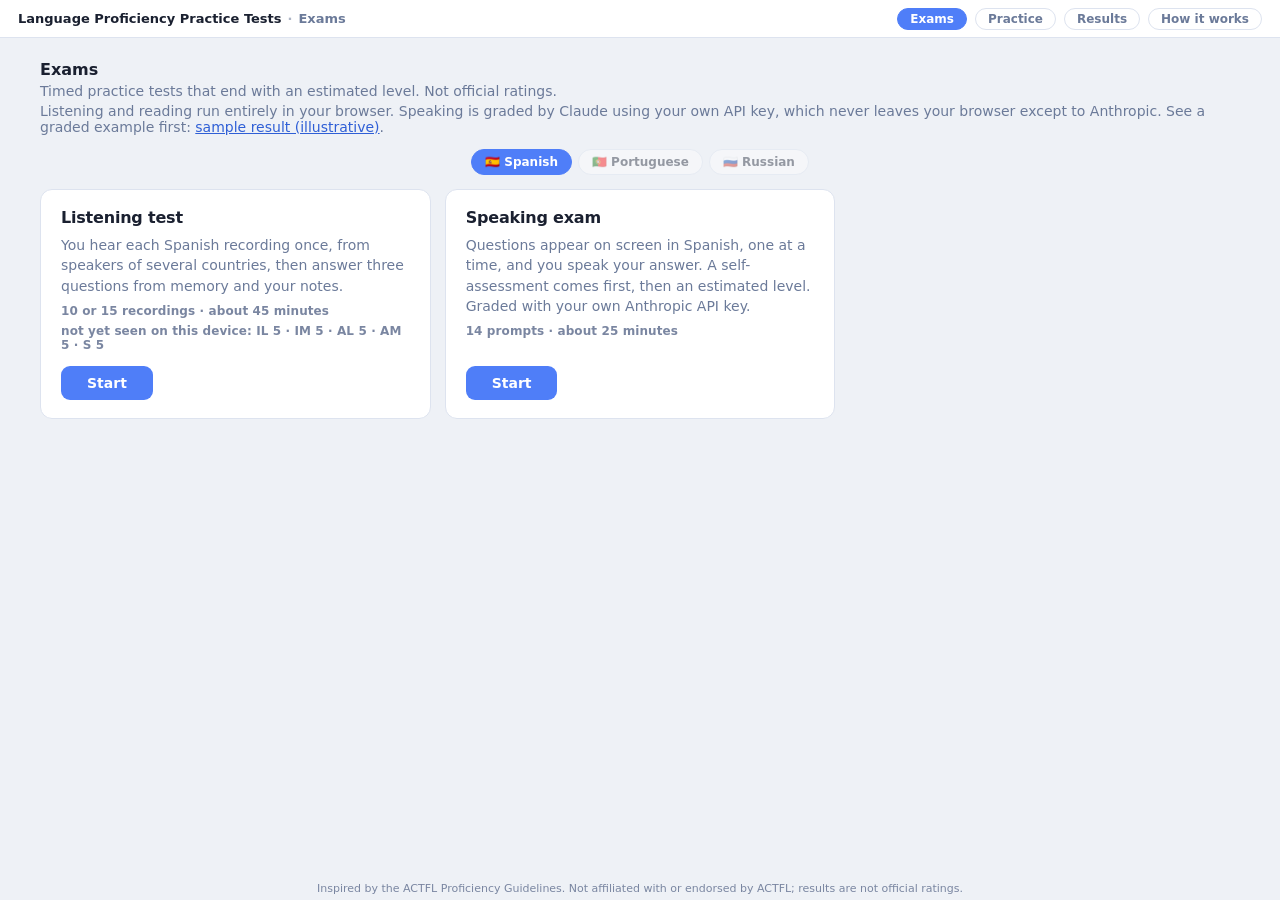
==== commit f1bbdc79: "Home page: top-align the test cards" ====
--- a/index.html
+++ b/index.html
@@ -33,7 +33,7 @@
 
   .start-header h1 { font-size: var(--fs-lg); font-weight: 700; }
   .start-header p { color: var(--muted); margin-top: 4px; font-size: var(--fs-base); }
-  .start-body { flex: 1; min-height: 0; display: flex; align-items: center; }
+  .start-body { flex: 1; min-height: 0; display: flex; align-items: flex-start; }
 
   .hub-grid {
     width: 100%; margin: 0 auto; max-height: 100%; overflow: auto;
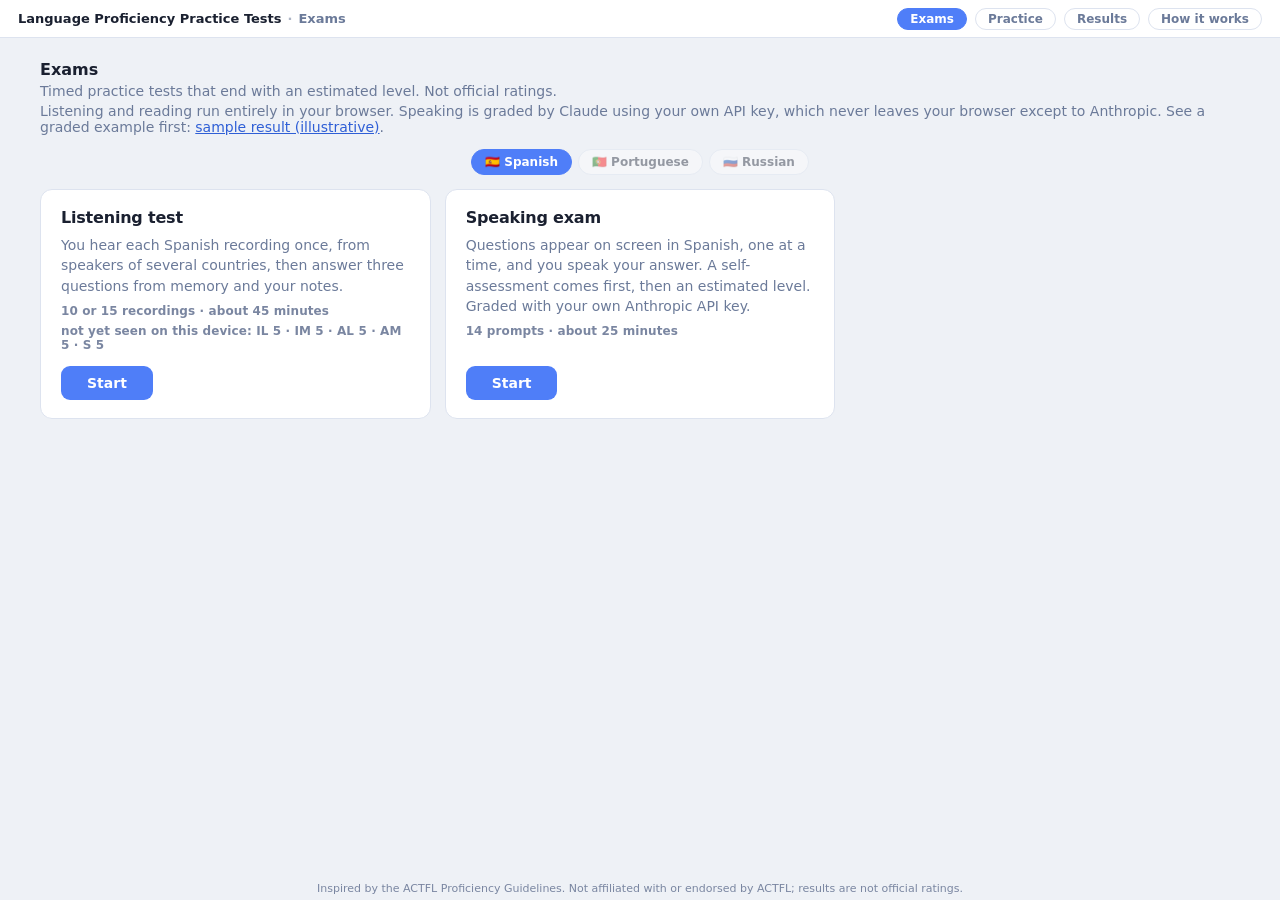
==== commit 537f7408: "Add link-preview image and Open Graph tags Adds og.png (1200x627) and og:/twitter: meta tags so Link" ====
--- a/index.html
+++ b/index.html
@@ -5,6 +5,15 @@
 <link rel="icon" href="data:,">
 <meta name="viewport" content="width=device-width, initial-scale=1">
 <title>Language Proficiency Practice Tests</title>
+<meta property="og:title" content="Language Proficiency Practice Tests">
+<meta property="og:description" content="Timed listening, reading and speaking practice tests in Spanish, Portuguese, Russian and Armenian that end with an estimated level. Not official ratings.">
+<meta property="og:type" content="website">
+<meta property="og:url" content="https://nathanschaumann.github.io/language-proficiency-tests/">
+<meta property="og:image" content="https://nathanschaumann.github.io/language-proficiency-tests/og.png">
+<meta property="og:image:width" content="1200">
+<meta property="og:image:height" content="627">
+<meta property="og:image:alt" content="Language proficiency practice tests by Nathan Schaumann, with a screenshot of the exam page showing the Listening test and Speaking exam cards.">
+<meta name="twitter:card" content="summary_large_image">
 <link rel="stylesheet" href="css/tokens.css">
 
 <link rel="stylesheet" href="css/components.css">
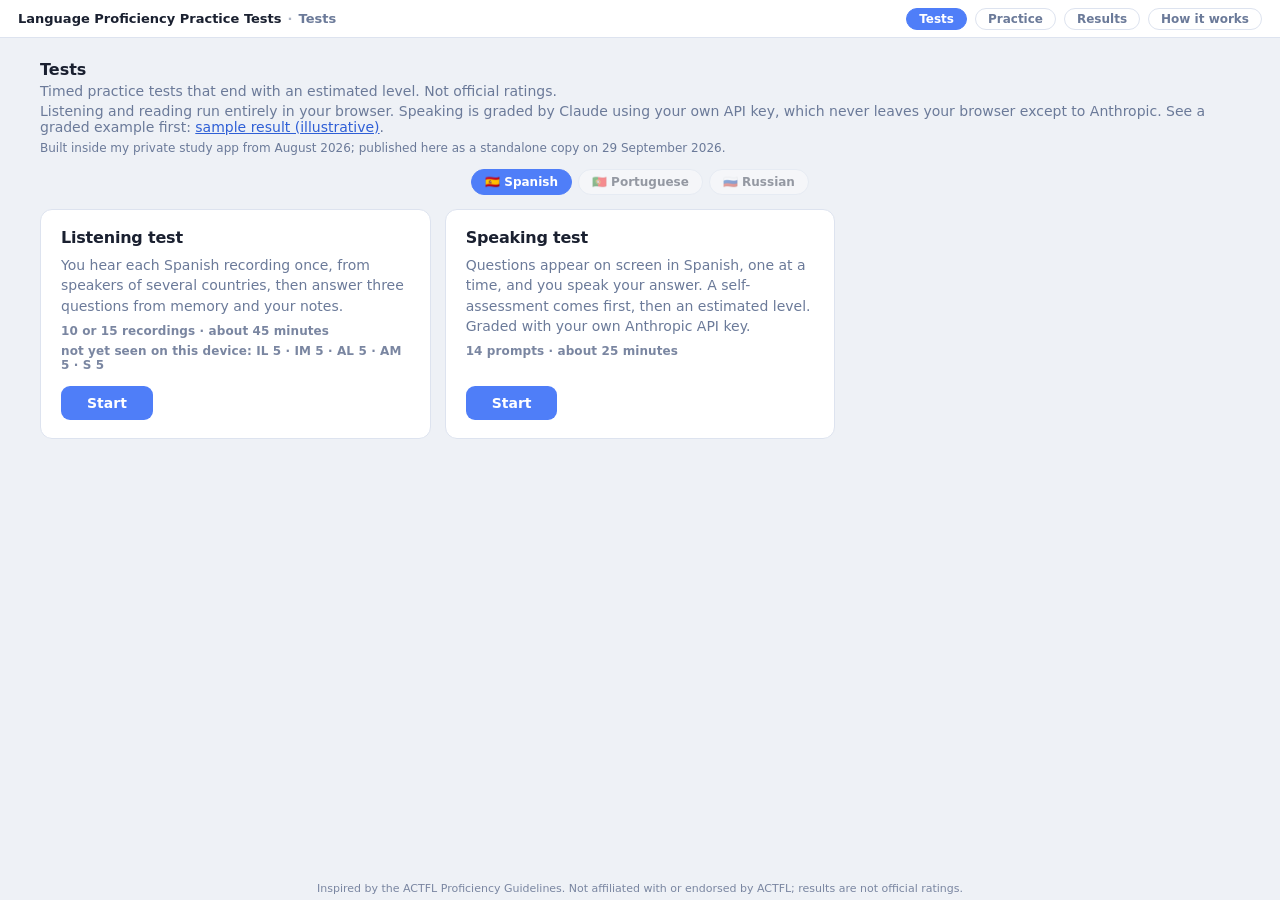
==== commit 77367dd2: "Add dated origin line; say 'test' instead of 'exam'; make the browser test collision-proof - Origin " ====
--- a/index.html
+++ b/index.html
@@ -12,7 +12,7 @@
 <meta property="og:image" content="https://nathanschaumann.github.io/language-proficiency-tests/og.png">
 <meta property="og:image:width" content="1200">
 <meta property="og:image:height" content="627">
-<meta property="og:image:alt" content="Language proficiency practice tests by Nathan Schaumann, with a screenshot of the exam page showing the Listening test and Speaking exam cards.">
+<meta property="og:image:alt" content="Language proficiency practice tests by Nathan Schaumann, with a screenshot of the tests page showing the Listening test and Speaking test cards.">
 <meta name="twitter:card" content="summary_large_image">
 <link rel="stylesheet" href="css/tokens.css">
 
@@ -39,6 +39,7 @@
   .start-header { flex: none; }
   .hub-note { font-size: var(--fs-md); }
   .hub-note a { color: var(--accent-text, var(--accent)); }
+  .start-header .origin-line { color: var(--muted); font-size: var(--fs-sm); margin-top: 6px; }
 
   .start-header h1 { font-size: var(--fs-lg); font-weight: 700; }
   .start-header p { color: var(--muted); margin-top: 4px; font-size: var(--fs-base); }
@@ -363,9 +364,10 @@
 
 <div class="screen" id="screen-start">
   <div class="start-header">
-    <h1 id="hub-title">Exams</h1>
+    <h1 id="hub-title">Tests</h1>
     <p id="hub-sub">Timed practice tests that end with an estimated level. Not official ratings.</p>
     <p class="hub-note" id="hub-note">Listening and reading run entirely in your browser. Speaking is graded by Claude using your own API key, which never leaves your browser except to Anthropic. See a graded example first: <a href="speaking.html?route=speaking/sample">sample result (illustrative)</a>.</p>
+    <p class="origin-line" id="origin-line">Built inside my private study app from August 2026; published here as a standalone copy on 29 September 2026.</p>
   </div>
   <div class="start-body">
   <div class="hub-exams-wrap" id="hub-exams-wrap">
@@ -432,7 +434,7 @@
 
     <div class="hub-card" id="skill-card-speaking-exam" data-exam-lang="es">
       <div class="hub-head">
-        <h2>Speaking exam</h2>
+        <h2>Speaking test</h2>
       </div>
       <p class="hub-what">Questions appear on screen in Spanish, one at a time, and you speak your answer. A self-assessment comes first, then an estimated level. Graded with your own Anthropic API key.</p>
       <p class="hub-time">14 prompts · about 25 minutes</p>
@@ -1204,7 +1206,7 @@
     document.getElementById("hub-exams-wrap").hidden = practice;
     document.getElementById("hub-exams").hidden = practice;
     document.getElementById("hub-practice-wrap").hidden = !practice;
-    document.getElementById("hub-title").textContent = practice ? "Practice" : "Exams";
+    document.getElementById("hub-title").textContent = practice ? "Practice" : "Tests";
     document.getElementById("hub-note").hidden = practice;
     document.getElementById("hub-sub").textContent = practice
       ? "Speaking and writing practice on your own clock. Graded with your own Anthropic API key."
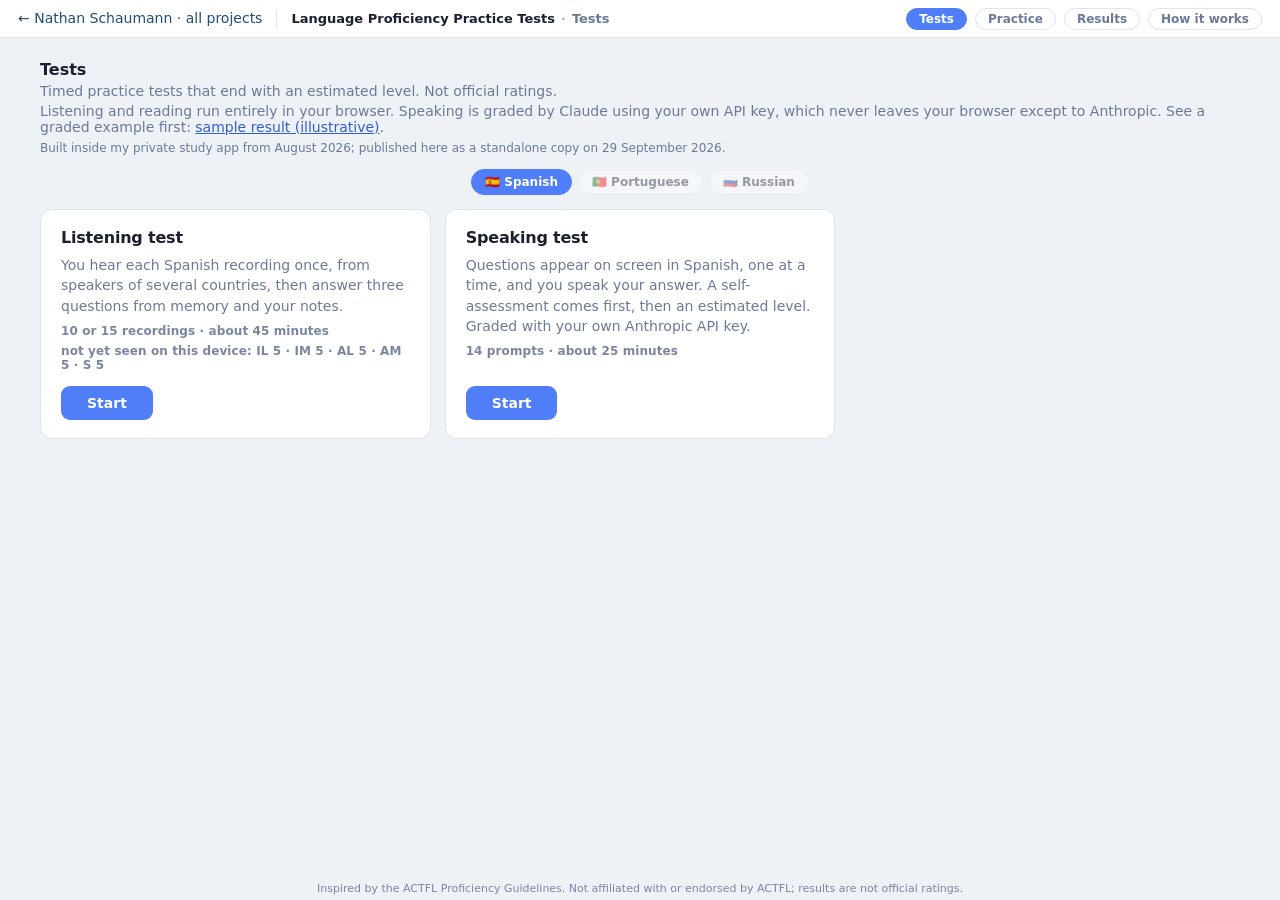
==== commit d710ef5e: "Add a link back to nschaumann.com at the top of every page The link sits in the shared top bar (move" ====
--- a/index.html
+++ b/index.html
@@ -359,6 +359,7 @@
 </head>
 <body>
 
+<nav class="home-link" style="font:14px/1.4 system-ui,-apple-system,sans-serif;margin:0 0 12px"><a href="https://nschaumann.com/" style="color:#1F4E79;text-decoration:none">← Nathan Schaumann · all projects</a></nav>
 <script src="js/nav.js"></script>
 
 
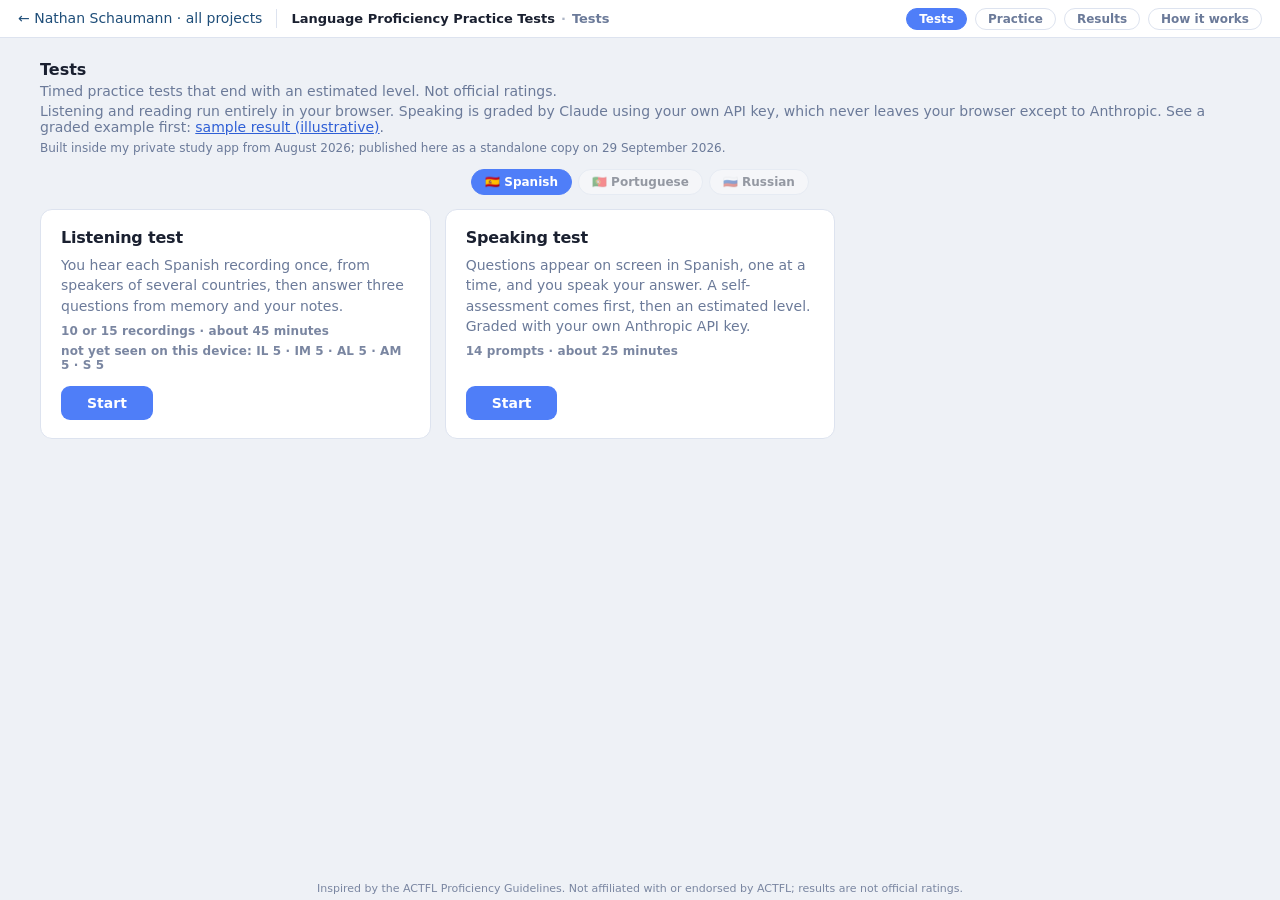
==== commit 0c96bd08: "Let the pages scroll on phones; stack the test screens into one column On a phone the start screen c" ====
--- a/index.html
+++ b/index.html
@@ -355,6 +355,39 @@
   }
   .app-tip.show { opacity: 1; }
   [data-tip] { cursor: help; }
+
+  /* Phones and other small windows: outside a test the page scrolls like a normal page.
+     The desktop layout pins the page to the window and scrolls panels inside it; on a small
+     screen that leaves the content cut off with nothing to scroll. */
+  @media (max-width: 820px), (max-height: 500px) {
+    body:not(.in-test) { height: auto; min-height: 100dvh; overflow: visible; display: flex; flex-direction: column; padding-bottom: 60px; }
+    body:not(.in-test) .screen.active { height: auto; flex: 1 0 auto; }
+    body:not(.in-test) .start-body { flex: none; }
+    body:not(.in-test) .hub-grid { max-height: none; overflow: visible; }
+  }
+
+  /* Phone layout for the test screens. The desktop layout puts a 280px notepad beside the
+     question (or the passage beside the questions), which leaves a phone a sliver to read in.
+     Here everything stacks into one column that scrolls under the pinned top bar. */
+  @media (max-width: 820px) {
+    #screen-item { padding: 10px 12px 12px; gap: 10px; }
+    .item-body, .item-body.reading { display: flex; flex-direction: column; gap: 12px; overflow-y: auto; }
+    .item-body > * { flex: none; }
+    .center-card { overflow: visible; padding: 18px 16px; gap: 16px; }
+    .item-body.reading .center-card { padding: 16px 14px; }
+    .reading-pane { padding: 16px; }
+    .rp-text { flex: none; overflow: visible; padding-right: 0; }
+    .rail { min-height: 190px; }
+    .choices { grid-template-columns: 1fr; }
+    .q-text, .choice { font-size: var(--fs-lg); }
+
+    #screen-results { padding: 16px 14px 20px; }
+    .results-header { flex-wrap: wrap; align-items: flex-start; gap: 12px; }
+    .results-grid { grid-template-columns: minmax(0, 1fr); }
+    .results-col.results-col-left { justify-content: flex-start; }
+    .block-walk { flex-wrap: wrap; justify-content: center; }
+    .walk-node { flex: 1 1 96px; }
+  }
 </style>
 </head>
 <body>
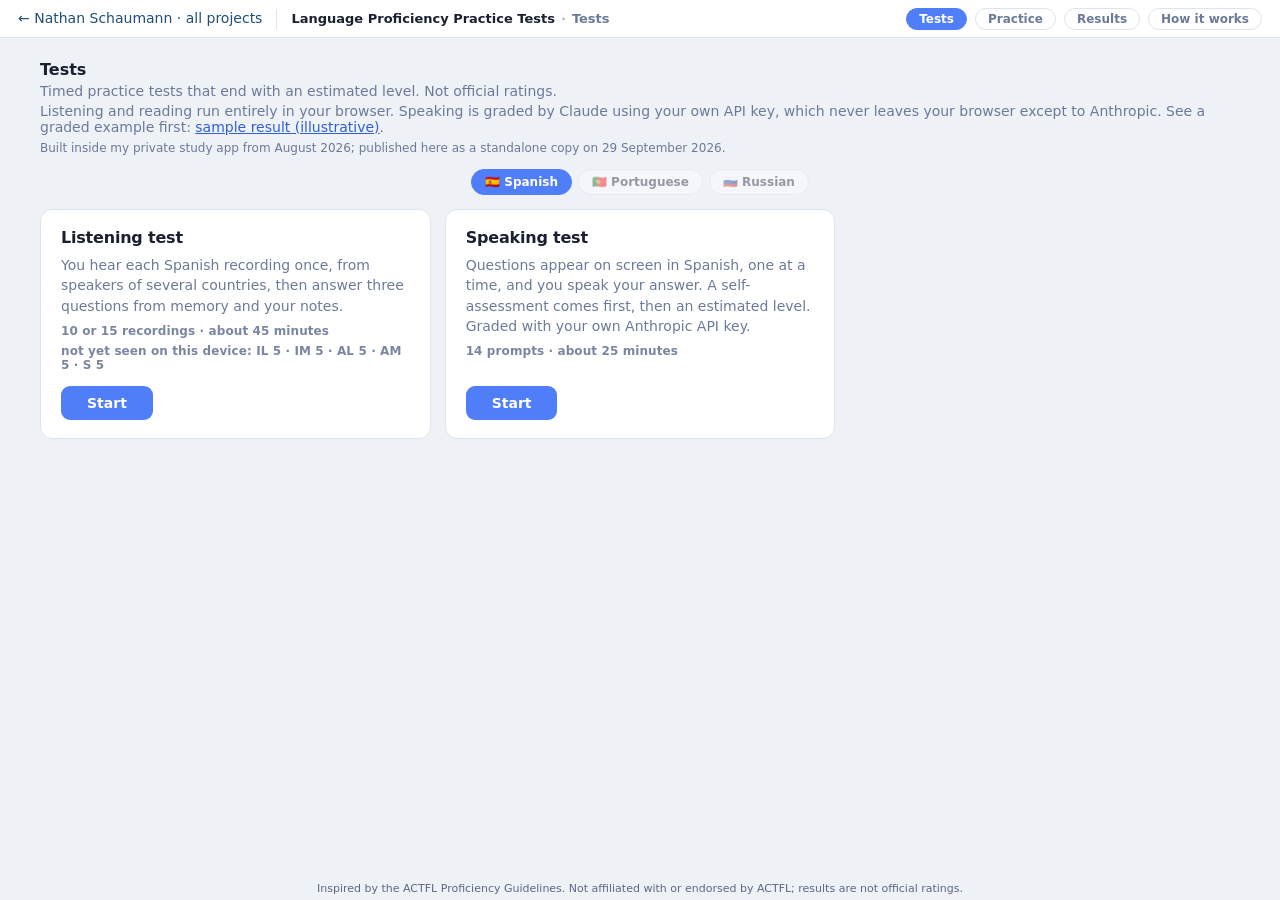
==== commit c8dc7f07: "Fix audit findings: top bar fit, footer clearance, contrast, tap targets, drill message, favicon - T" ====
--- a/index.html
+++ b/index.html
@@ -2,7 +2,7 @@
 <html lang="en" class="it-app">
 <head>
 <meta charset="utf-8">
-<link rel="icon" href="data:,">
+<link rel="icon" type="image/svg+xml" href="/favicon.svg">
 <meta name="viewport" content="width=device-width, initial-scale=1">
 <title>Language Proficiency Practice Tests</title>
 <meta property="og:title" content="Language Proficiency Practice Tests">
@@ -388,11 +388,16 @@
     .block-walk { flex-wrap: wrap; justify-content: center; }
     .walk-node { flex: 1 1 96px; }
   }
+
+  /* Touch-sized End test button on phones, small windows and touch screens. */
+  @media (max-width: 820px), (max-height: 500px), (pointer: coarse) {
+    .btn-end-test { min-height: 32px; padding-top: 7px; padding-bottom: 7px; }
+  }
 </style>
 </head>
 <body>
 
-<nav class="home-link" style="font:14px/1.4 system-ui,-apple-system,sans-serif;margin:0 0 12px"><a href="https://nschaumann.com/" style="color:#1F4E79;text-decoration:none">← Nathan Schaumann · all projects</a></nav>
+<nav class="home-link" style="font:14px/1.4 system-ui,-apple-system,sans-serif;margin:0 0 4px"><a href="https://nschaumann.com/" style="display:inline-block;padding:8px 0;color:#1F4E79;text-decoration:none">← Nathan Schaumann · all projects</a></nav>
 <script src="js/nav.js"></script>
 
 
--- a/css/tokens.css
+++ b/css/tokens.css
@@ -4,6 +4,7 @@
   --card: #fff; --card-2: #f5f7fb;
   --border: #dde3ef; --border-soft: #e8ecf4;
   --text: #1a2030; --muted: #6b7a99; --muted-2: #7a86a1;
+  --muted-aa: #5b6781; /* small grey text that needs 4.5:1 on the page and card backgrounds */
   --accent: #4f7ef8; --accent-soft: #e3ebff; --accent-text: #2f5fd6;
   --accent-2: #e0574f;
   --danger: #e0574f; --danger-text: #b8382e; --danger-soft: #fdeceb;
--- a/css/components.css
+++ b/css/components.css
@@ -157,3 +157,10 @@
 }
 .it-toast.it-toast-in { opacity: 1; }
 .it-toast.it-toast-err { background: var(--danger); }
+
+/* Touch-sized controls: phones, small windows and touch screens get pills and small buttons
+   that are at least 32px tall. */
+@media (max-width: 820px), (max-height: 500px), (pointer: coarse) {
+  :where(.it-app) .pill { min-height: 32px; }
+  :where(.it-app) button.btn.sm { min-height: 32px; }
+}
